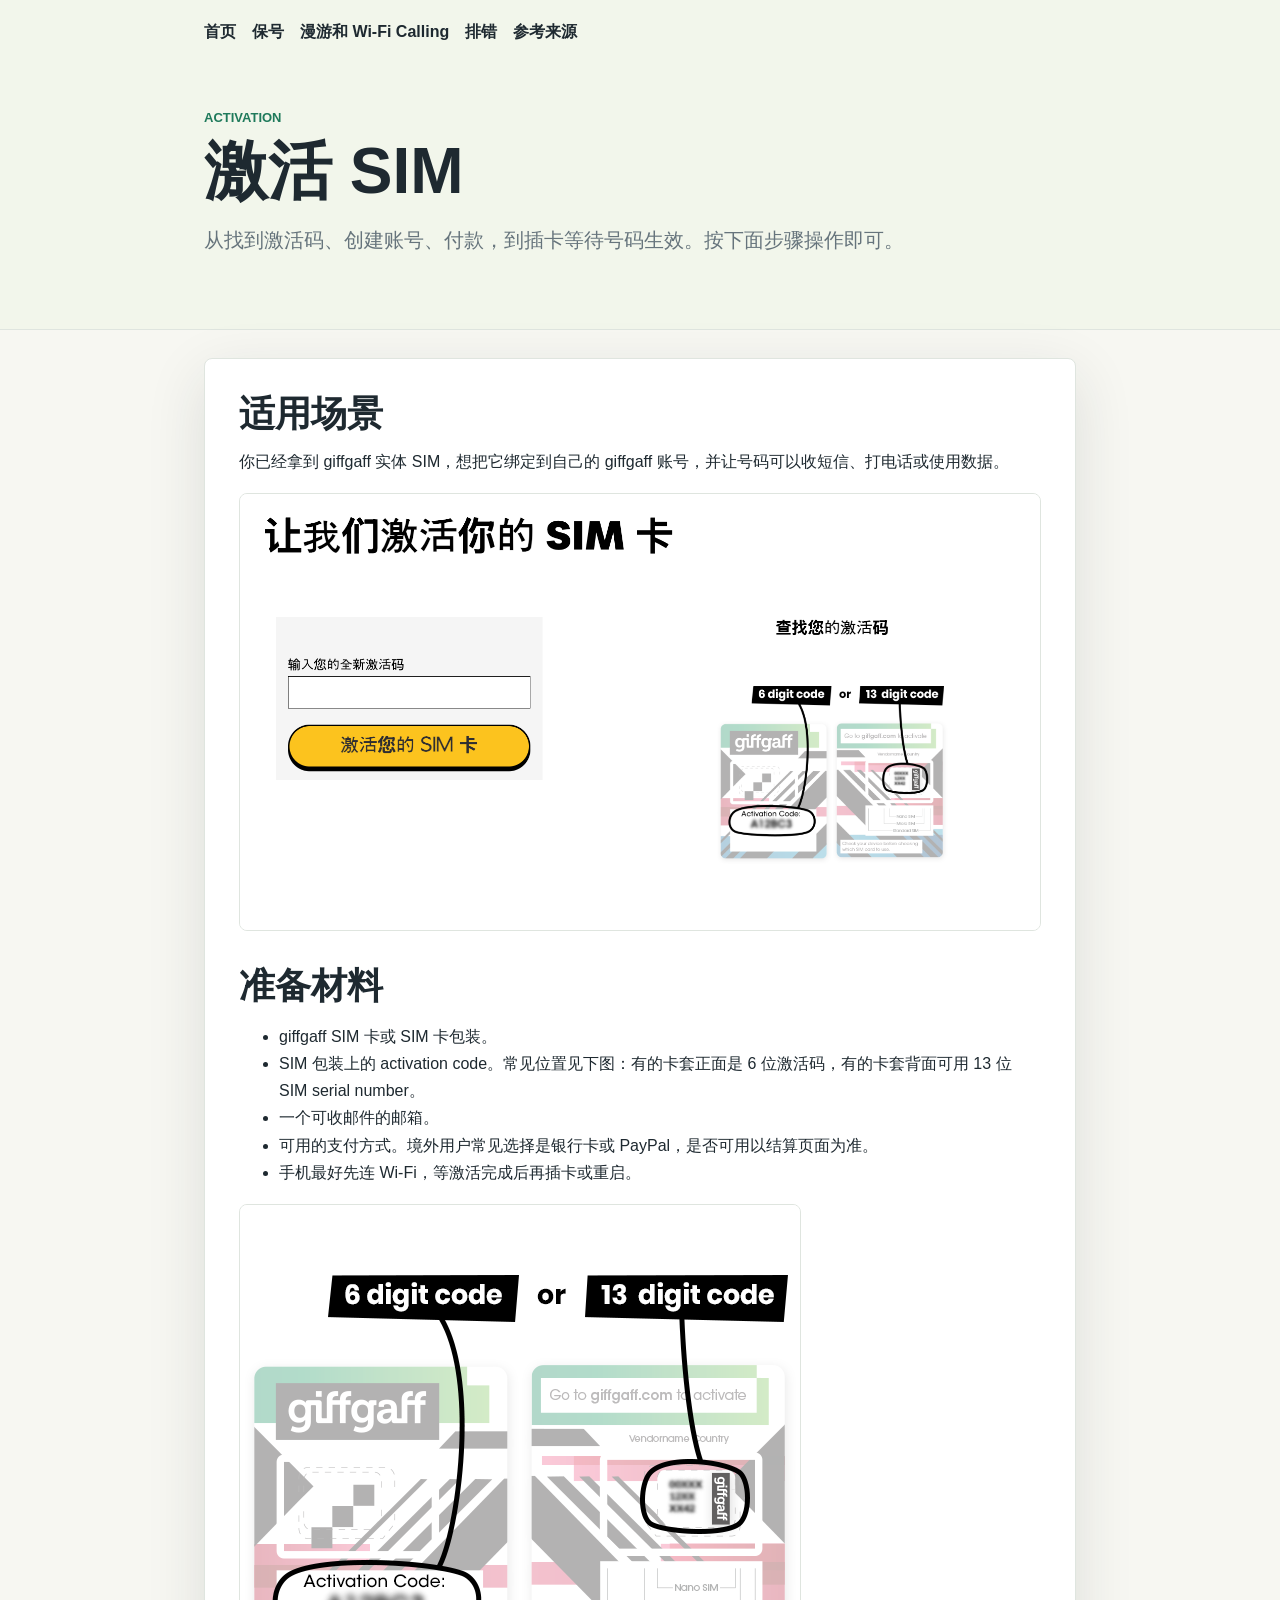
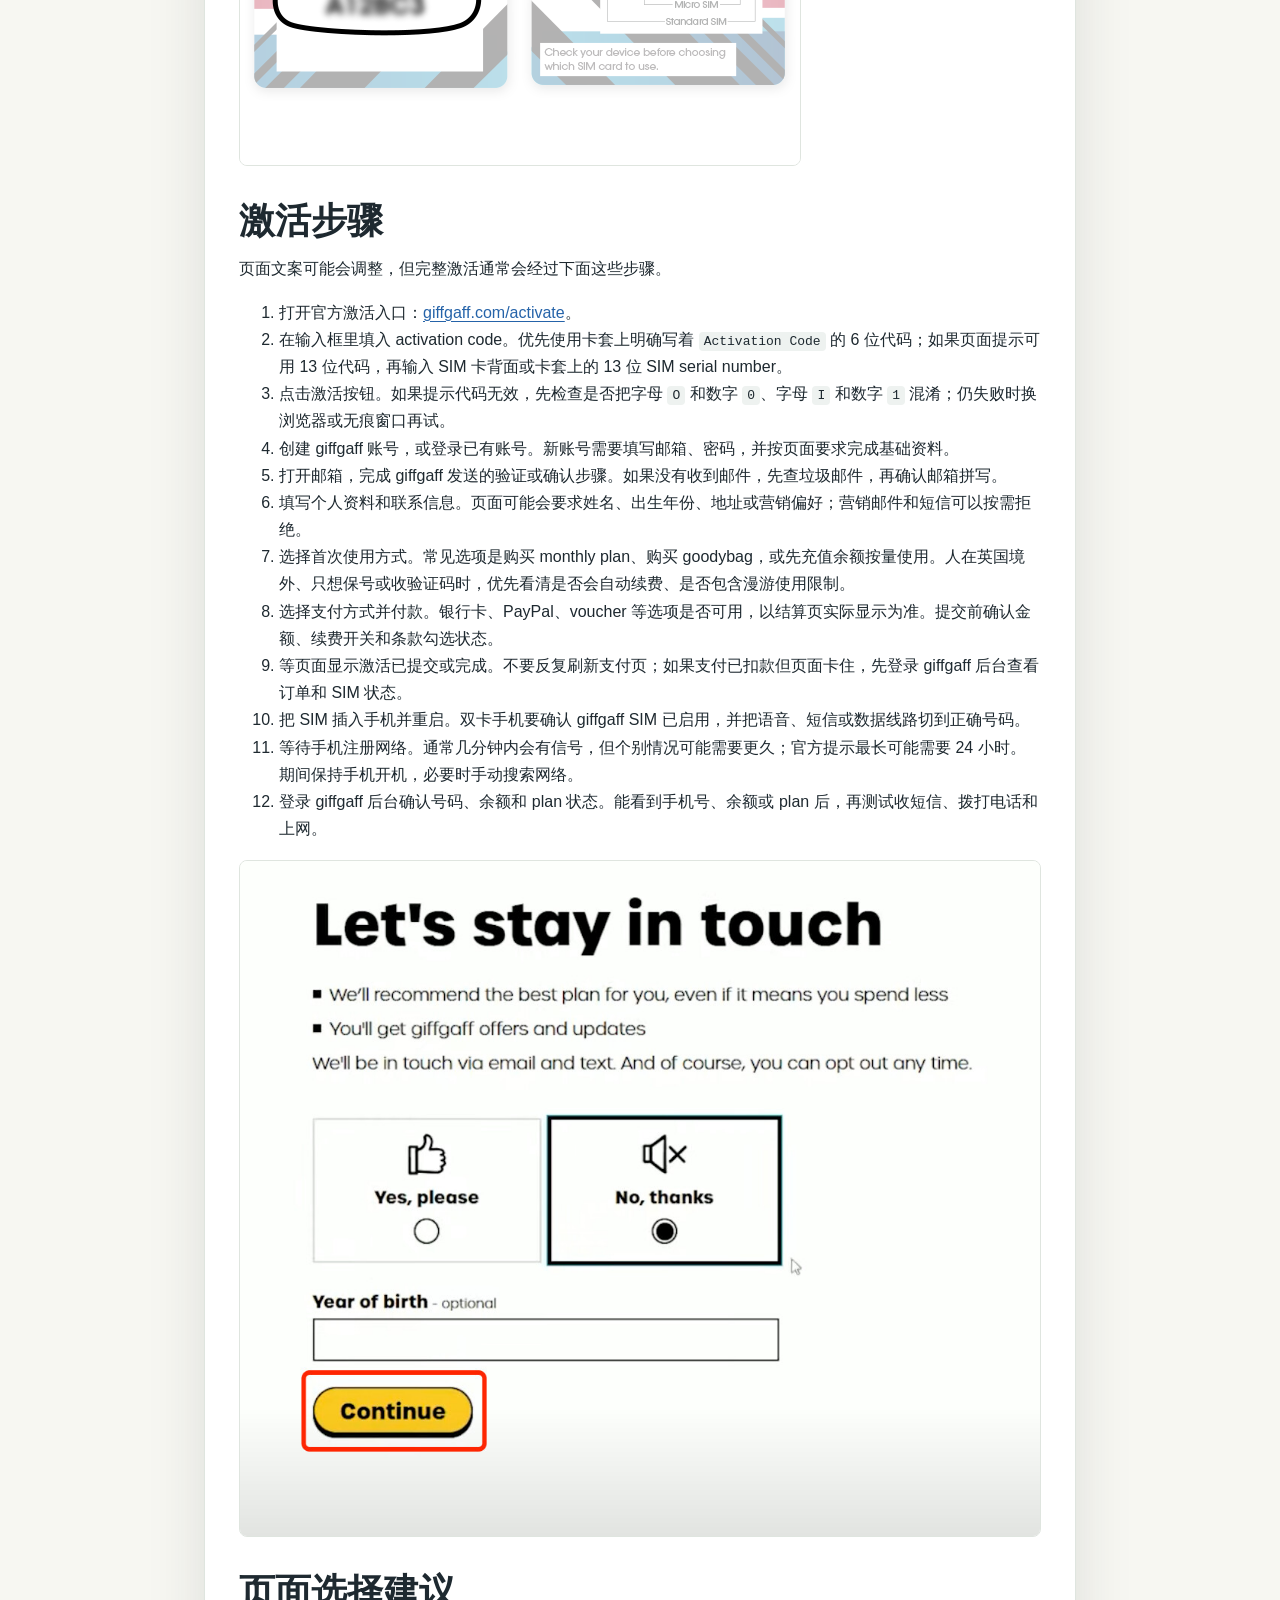
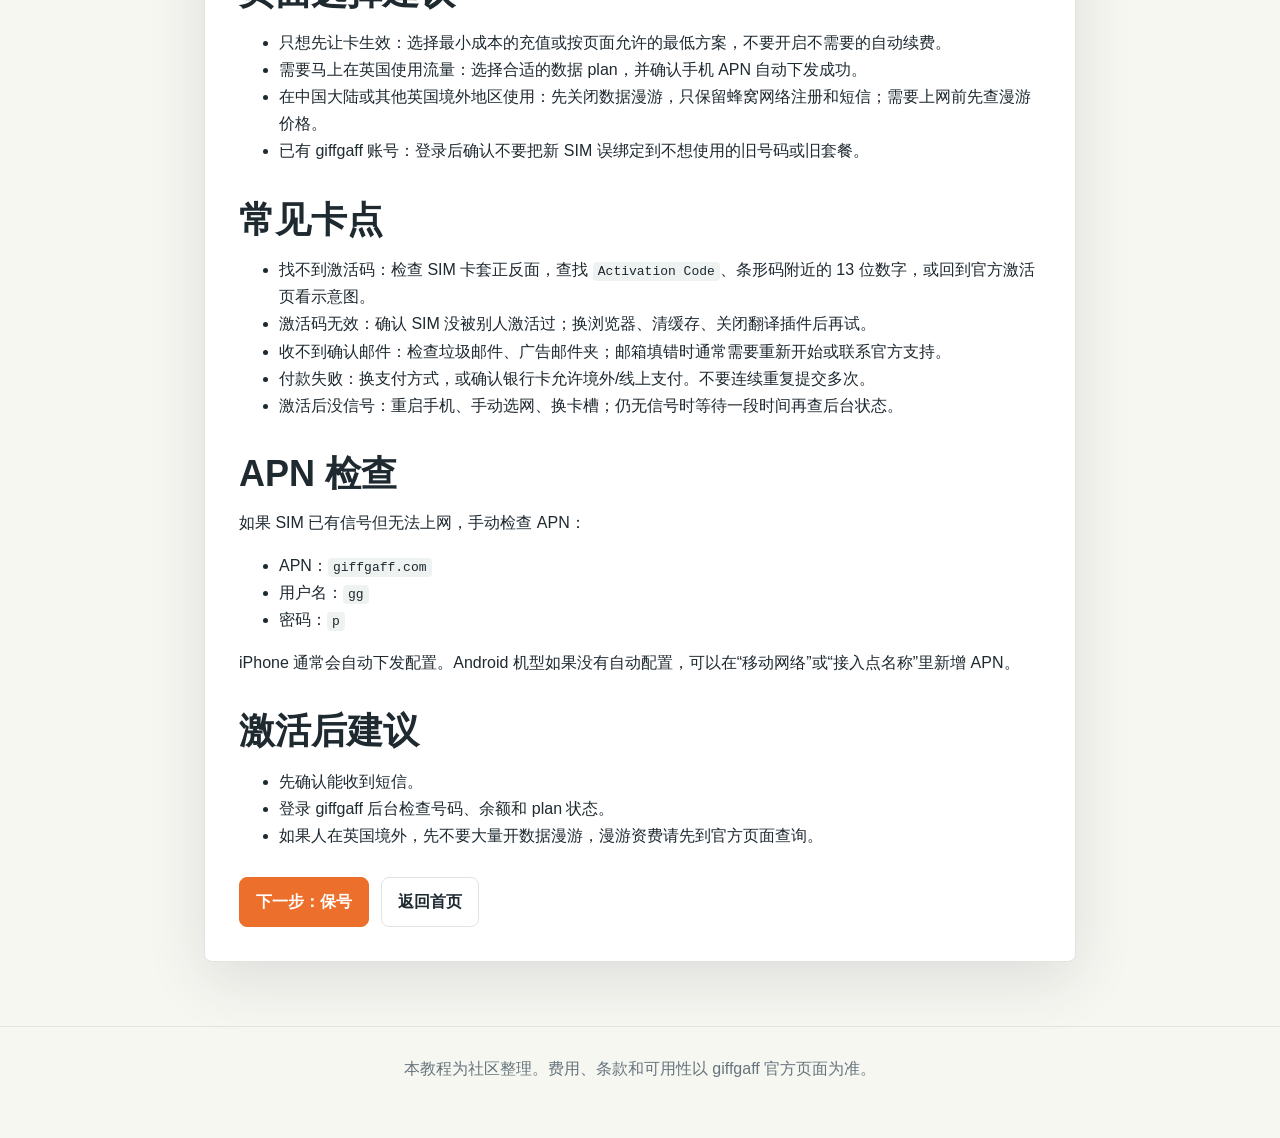
==== docs/activation.html @ 31ea3216 "Add HTML documentation pages" ====
<!doctype html>
<html lang="zh-CN">
  <head>
    <meta charset="utf-8" />
    <meta name="viewport" content="width=device-width, initial-scale=1" />
    <title>激活 SIM - giffgaff 中文使用教程</title>
    <link rel="stylesheet" href="../styles.css" />
  </head>
  <body>
    <header class="doc-header">
      <nav class="doc-nav" aria-label="文档导航">
        <a href="../index.html">首页</a>
        <a href="./keep-number.html">保号</a>
        <a href="./roaming-and-wifi-calling.html">漫游和 Wi-Fi Calling</a>
        <a href="./troubleshooting.html">排错</a>
        <a href="./references.html">参考来源</a>
      </nav>
      <div class="doc-title">
        <p class="eyebrow">Activation</p>
        <h1>激活 SIM</h1>
        <p class="lead">从找到激活码、创建账号、付款，到插卡等待号码生效。按下面步骤操作即可。</p>
      </div>
    </header>

    <main class="doc-main">
      <article>
        <h2>适用场景</h2>
        <p>你已经拿到 giffgaff 实体 SIM，想把它绑定到自己的 giffgaff 账号，并让号码可以收短信、打电话或使用数据。</p>
        <img src="../assets/images/activation-start.png" alt="giffgaff 激活页面截图" />

        <h2>准备材料</h2>
        <ul>
          <li>giffgaff SIM 卡或 SIM 卡包装。</li>
          <li>SIM 包装上的 activation code。常见位置见下图：有的卡套正面是 6 位激活码，有的卡套背面可用 13 位 SIM serial number。</li>
          <li>一个可收邮件的邮箱。</li>
          <li>可用的支付方式。境外用户常见选择是银行卡或 PayPal，是否可用以结算页面为准。</li>
          <li>手机最好先连 Wi-Fi，等激活完成后再插卡或重启。</li>
        </ul>
        <img src="../assets/images/activation-official-three-steps.png" alt="giffgaff 官方激活码位置示意图" />

        <h2>激活步骤</h2>
        <p>页面文案可能会调整，但完整激活通常会经过下面这些步骤。</p>
        <ol>
          <li>打开官方激活入口：<a href="https://www.giffgaff.com/activate">giffgaff.com/activate</a>。</li>
          <li>在输入框里填入 activation code。优先使用卡套上明确写着 <code>Activation Code</code> 的 6 位代码；如果页面提示可用 13 位代码，再输入 SIM 卡背面或卡套上的 13 位 SIM serial number。</li>
          <li>点击激活按钮。如果提示代码无效，先检查是否把字母 <code>O</code> 和数字 <code>0</code>、字母 <code>I</code> 和数字 <code>1</code> 混淆；仍失败时换浏览器或无痕窗口再试。</li>
          <li>创建 giffgaff 账号，或登录已有账号。新账号需要填写邮箱、密码，并按页面要求完成基础资料。</li>
          <li>打开邮箱，完成 giffgaff 发送的验证或确认步骤。如果没有收到邮件，先查垃圾邮件，再确认邮箱拼写。</li>
          <li>填写个人资料和联系信息。页面可能会要求姓名、出生年份、地址或营销偏好；营销邮件和短信可以按需拒绝。</li>
          <li>选择首次使用方式。常见选项是购买 monthly plan、购买 goodybag，或先充值余额按量使用。人在英国境外、只想保号或收验证码时，优先看清是否会自动续费、是否包含漫游使用限制。</li>
          <li>选择支付方式并付款。银行卡、PayPal、voucher 等选项是否可用，以结算页实际显示为准。提交前确认金额、续费开关和条款勾选状态。</li>
          <li>等页面显示激活已提交或完成。不要反复刷新支付页；如果支付已扣款但页面卡住，先登录 giffgaff 后台查看订单和 SIM 状态。</li>
          <li>把 SIM 插入手机并重启。双卡手机要确认 giffgaff SIM 已启用，并把语音、短信或数据线路切到正确号码。</li>
          <li>等待手机注册网络。通常几分钟内会有信号，但个别情况可能需要更久；官方提示最长可能需要 24 小时。期间保持手机开机，必要时手动搜索网络。</li>
          <li>登录 giffgaff 后台确认号码、余额和 plan 状态。能看到手机号、余额或 plan 后，再测试收短信、拨打电话和上网。</li>
        </ol>
        <img src="../assets/images/activation-email.jpeg" alt="激活邮件示例" />

        <h2>页面选择建议</h2>
        <ul>
          <li>只想先让卡生效：选择最小成本的充值或按页面允许的最低方案，不要开启不需要的自动续费。</li>
          <li>需要马上在英国使用流量：选择合适的数据 plan，并确认手机 APN 自动下发成功。</li>
          <li>在中国大陆或其他英国境外地区使用：先关闭数据漫游，只保留蜂窝网络注册和短信；需要上网前先查漫游价格。</li>
          <li>已有 giffgaff 账号：登录后确认不要把新 SIM 误绑定到不想使用的旧号码或旧套餐。</li>
        </ul>

        <h2>常见卡点</h2>
        <ul>
          <li>找不到激活码：检查 SIM 卡套正反面，查找 <code>Activation Code</code>、条形码附近的 13 位数字，或回到官方激活页看示意图。</li>
          <li>激活码无效：确认 SIM 没被别人激活过；换浏览器、清缓存、关闭翻译插件后再试。</li>
          <li>收不到确认邮件：检查垃圾邮件、广告邮件夹；邮箱填错时通常需要重新开始或联系官方支持。</li>
          <li>付款失败：换支付方式，或确认银行卡允许境外/线上支付。不要连续重复提交多次。</li>
          <li>激活后没信号：重启手机、手动选网、换卡槽；仍无信号时等待一段时间再查后台状态。</li>
        </ul>

        <h2>APN 检查</h2>
        <p>如果 SIM 已有信号但无法上网，手动检查 APN：</p>
        <ul>
          <li>APN：<code>giffgaff.com</code></li>
          <li>用户名：<code>gg</code></li>
          <li>密码：<code>p</code></li>
        </ul>
        <p>iPhone 通常会自动下发配置。Android 机型如果没有自动配置，可以在“移动网络”或“接入点名称”里新增 APN。</p>

        <h2>激活后建议</h2>
        <ul>
          <li>先确认能收到短信。</li>
          <li>登录 giffgaff 后台检查号码、余额和 plan 状态。</li>
          <li>如果人在英国境外，先不要大量开数据漫游，漫游资费请先到官方页面查询。</li>
        </ul>

        <div class="next-links">
          <a class="button primary" href="./keep-number.html">下一步：保号</a>
          <a class="button" href="../index.html">返回首页</a>
        </div>
      </article>
    </main>

    <footer>
      <p>本教程为社区整理。费用、条款和可用性以 giffgaff 官方页面为准。</p>
    </footer>
  </body>
</html>
---- styles.css ----
:root {
  color-scheme: light;
  --bg: #f7f7f2;
  --surface: #ffffff;
  --ink: #1e2930;
  --muted: #66747c;
  --line: #dfe5df;
  --brand: #ec6f2b;
  --brand-dark: #9f3d13;
  --green: #1f7a5b;
  --blue: #2563a9;
  --shadow: 0 18px 60px rgba(30, 41, 48, 0.12);
}

* {
  box-sizing: border-box;
}

body {
  margin: 0;
  background: var(--bg);
  color: var(--ink);
  font-family: -apple-system, BlinkMacSystemFont, "Segoe UI", "PingFang SC", "Microsoft YaHei", sans-serif;
  line-height: 1.7;
}

a {
  color: var(--blue);
  text-decoration-thickness: 0.08em;
  text-underline-offset: 0.18em;
}

.site-header {
  background: #f2f6eb;
  border-bottom: 1px solid var(--line);
}

.nav {
  max-width: 1120px;
  margin: 0 auto;
  padding: 18px 24px;
  display: flex;
  gap: 18px;
  flex-wrap: wrap;
}

.nav a {
  color: var(--ink);
  font-size: 15px;
  text-decoration: none;
}

.hero {
  max-width: 1120px;
  margin: 0 auto;
  padding: 70px 24px 84px;
}

.eyebrow,
.kicker {
  margin: 0 0 10px;
  color: var(--green);
  font-weight: 700;
  text-transform: uppercase;
  font-size: 13px;
}

h1,
h2,
h3,
p {
  margin-top: 0;
}

h1 {
  max-width: 780px;
  margin-bottom: 18px;
  font-size: clamp(42px, 8vw, 84px);
  line-height: 1.02;
  letter-spacing: 0;
}

.lead {
  max-width: 760px;
  color: var(--muted);
  font-size: 20px;
}

.actions {
  display: flex;
  gap: 12px;
  flex-wrap: wrap;
  margin-top: 28px;
}

.button {
  display: inline-flex;
  align-items: center;
  min-height: 44px;
  padding: 10px 16px;
  border: 1px solid var(--line);
  border-radius: 8px;
  color: var(--ink);
  background: var(--surface);
  text-decoration: none;
  font-weight: 700;
}

.button.primary {
  border-color: var(--brand);
  background: var(--brand);
  color: #ffffff;
}

main {
  max-width: 1120px;
  margin: 0 auto;
  padding: 28px 24px 64px;
}

.section {
  display: grid;
  grid-template-columns: minmax(0, 1fr) minmax(280px, 440px);
  gap: 36px;
  align-items: center;
  padding: 54px 0;
  border-bottom: 1px solid var(--line);
}

.section.alt {
  grid-template-columns: minmax(280px, 440px) minmax(0, 1fr);
}

.section.alt .section-copy {
  order: 2;
}

h2 {
  margin-bottom: 14px;
  font-size: clamp(28px, 4vw, 44px);
  line-height: 1.15;
  letter-spacing: 0;
}

figure,
.note,
.links-panel {
  margin: 0;
  background: var(--surface);
  border: 1px solid var(--line);
  border-radius: 8px;
  box-shadow: var(--shadow);
}

figure {
  overflow: hidden;
}

figure img {
  display: block;
  width: 100%;
  height: auto;
}

figure.phone {
  max-width: 340px;
  justify-self: center;
}

figcaption {
  padding: 12px 14px;
  color: var(--muted);
  font-size: 14px;
}

.note,
.links-panel {
  padding: 24px;
}

.note strong {
  display: block;
  margin-bottom: 8px;
  color: var(--brand-dark);
  font-size: 18px;
}

.links-panel {
  display: grid;
  gap: 10px;
}

.links-panel h3 {
  margin-bottom: 4px;
}

.checklist {
  padding-left: 20px;
}

.doc-header {
  background: #f2f6eb;
  border-bottom: 1px solid var(--line);
}

.doc-nav {
  max-width: 920px;
  margin: 0 auto;
  padding: 18px 24px;
  display: flex;
  gap: 16px;
  flex-wrap: wrap;
}

.doc-nav a {
  color: var(--ink);
  text-decoration: none;
  font-weight: 700;
}

.doc-title {
  max-width: 920px;
  margin: 0 auto;
  padding: 44px 24px 52px;
}

.doc-title h1 {
  max-width: 760px;
  font-size: clamp(36px, 6vw, 64px);
}

.doc-main {
  max-width: 920px;
}

.doc-main article {
  background: var(--surface);
  border: 1px solid var(--line);
  border-radius: 8px;
  box-shadow: var(--shadow);
  padding: 34px;
}

.doc-main h2 {
  margin-top: 34px;
  font-size: clamp(24px, 4vw, 36px);
}

.doc-main h2:first-child {
  margin-top: 0;
}

.doc-main img {
  display: block;
  max-width: 100%;
  height: auto;
  margin: 18px 0;
  border: 1px solid var(--line);
  border-radius: 8px;
}

.doc-main table {
  width: 100%;
  border-collapse: collapse;
  margin: 18px 0;
  font-size: 15px;
}

.doc-main th,
.doc-main td {
  padding: 10px 12px;
  border: 1px solid var(--line);
  text-align: left;
  vertical-align: top;
}

.doc-main th {
  background: #f2f6eb;
}

.doc-main code {
  padding: 2px 5px;
  border-radius: 4px;
  background: #eef2f0;
}

.next-links {
  display: flex;
  gap: 12px;
  flex-wrap: wrap;
  margin-top: 28px;
}

footer {
  padding: 28px 24px 40px;
  color: var(--muted);
  text-align: center;
  border-top: 1px solid var(--line);
}

@media (max-width: 820px) {
  .hero {
    padding-top: 42px;
    padding-bottom: 52px;
  }

  .section,
  .section.alt {
    grid-template-columns: 1fr;
    gap: 24px;
    padding: 42px 0;
  }

  .section.alt .section-copy {
    order: 0;
  }

  figure.phone {
    max-width: 100%;
  }

  .doc-main article {
    padding: 24px 18px;
  }
}
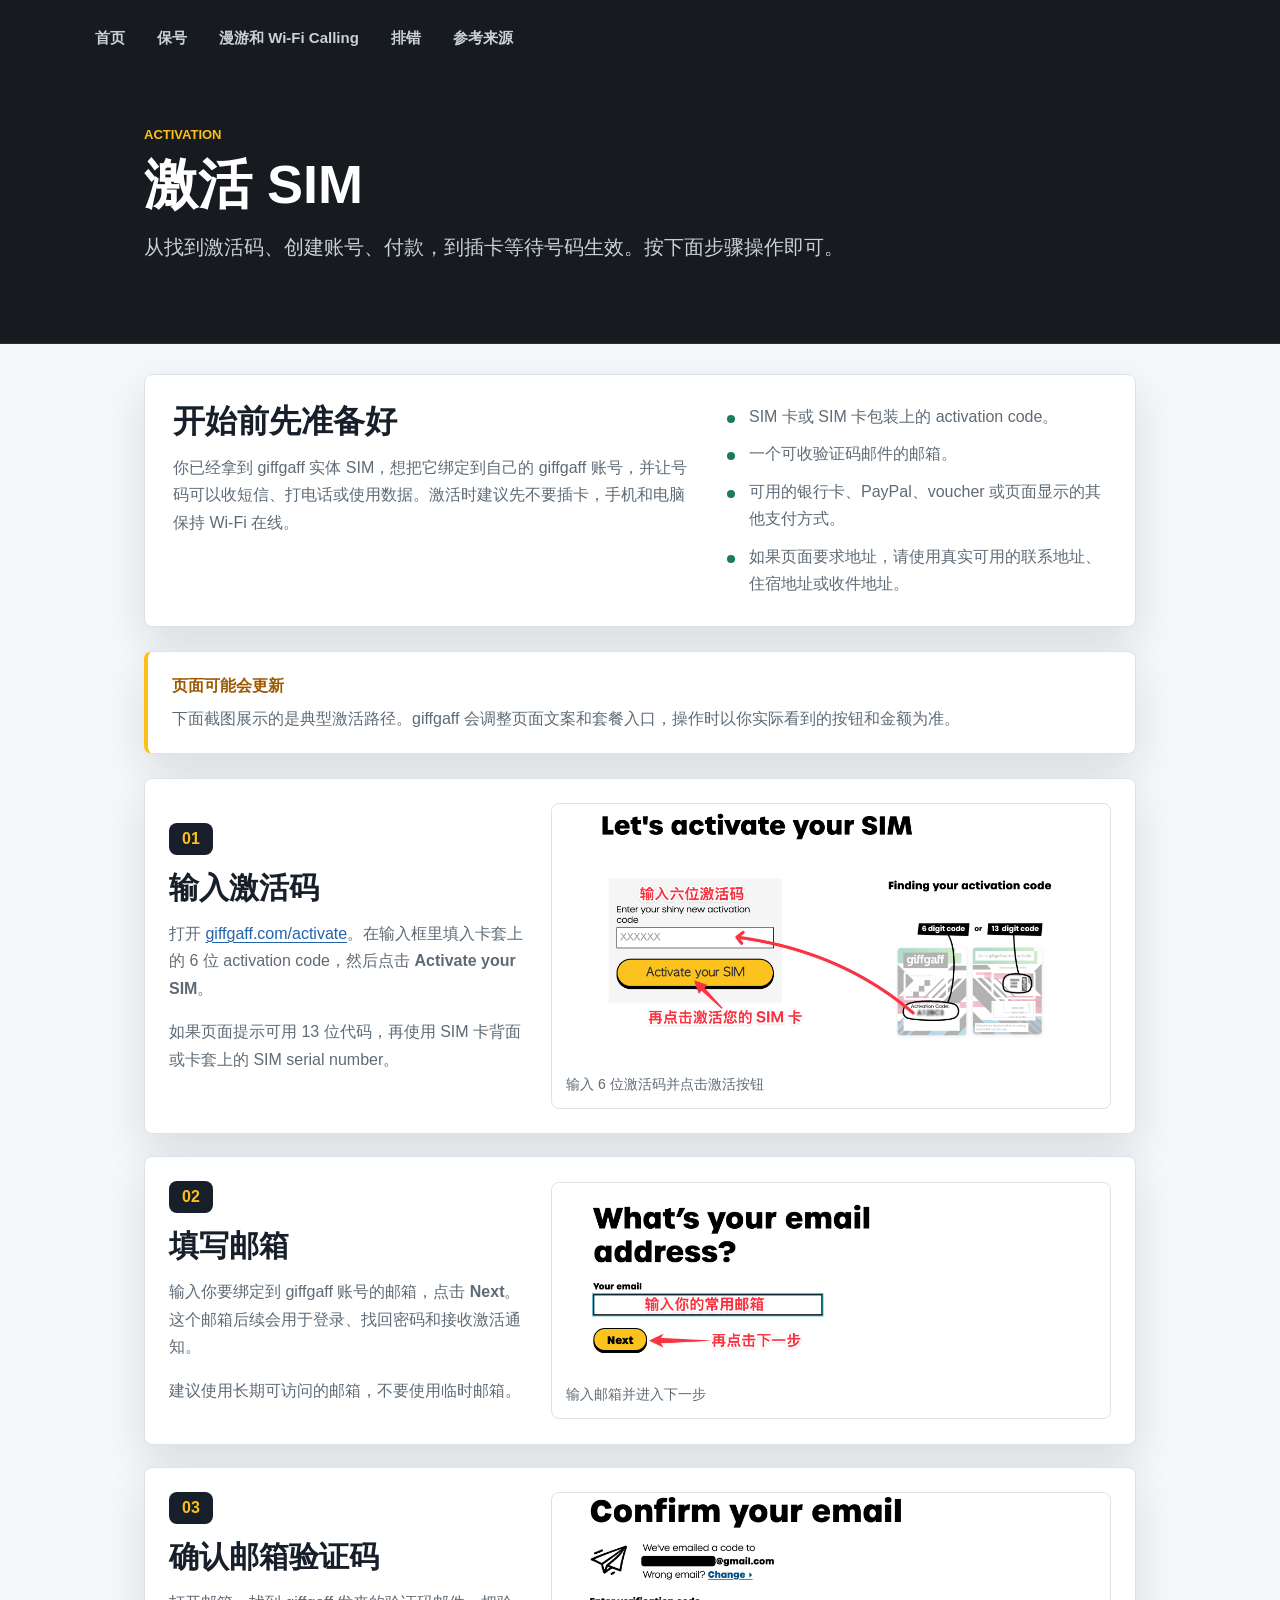
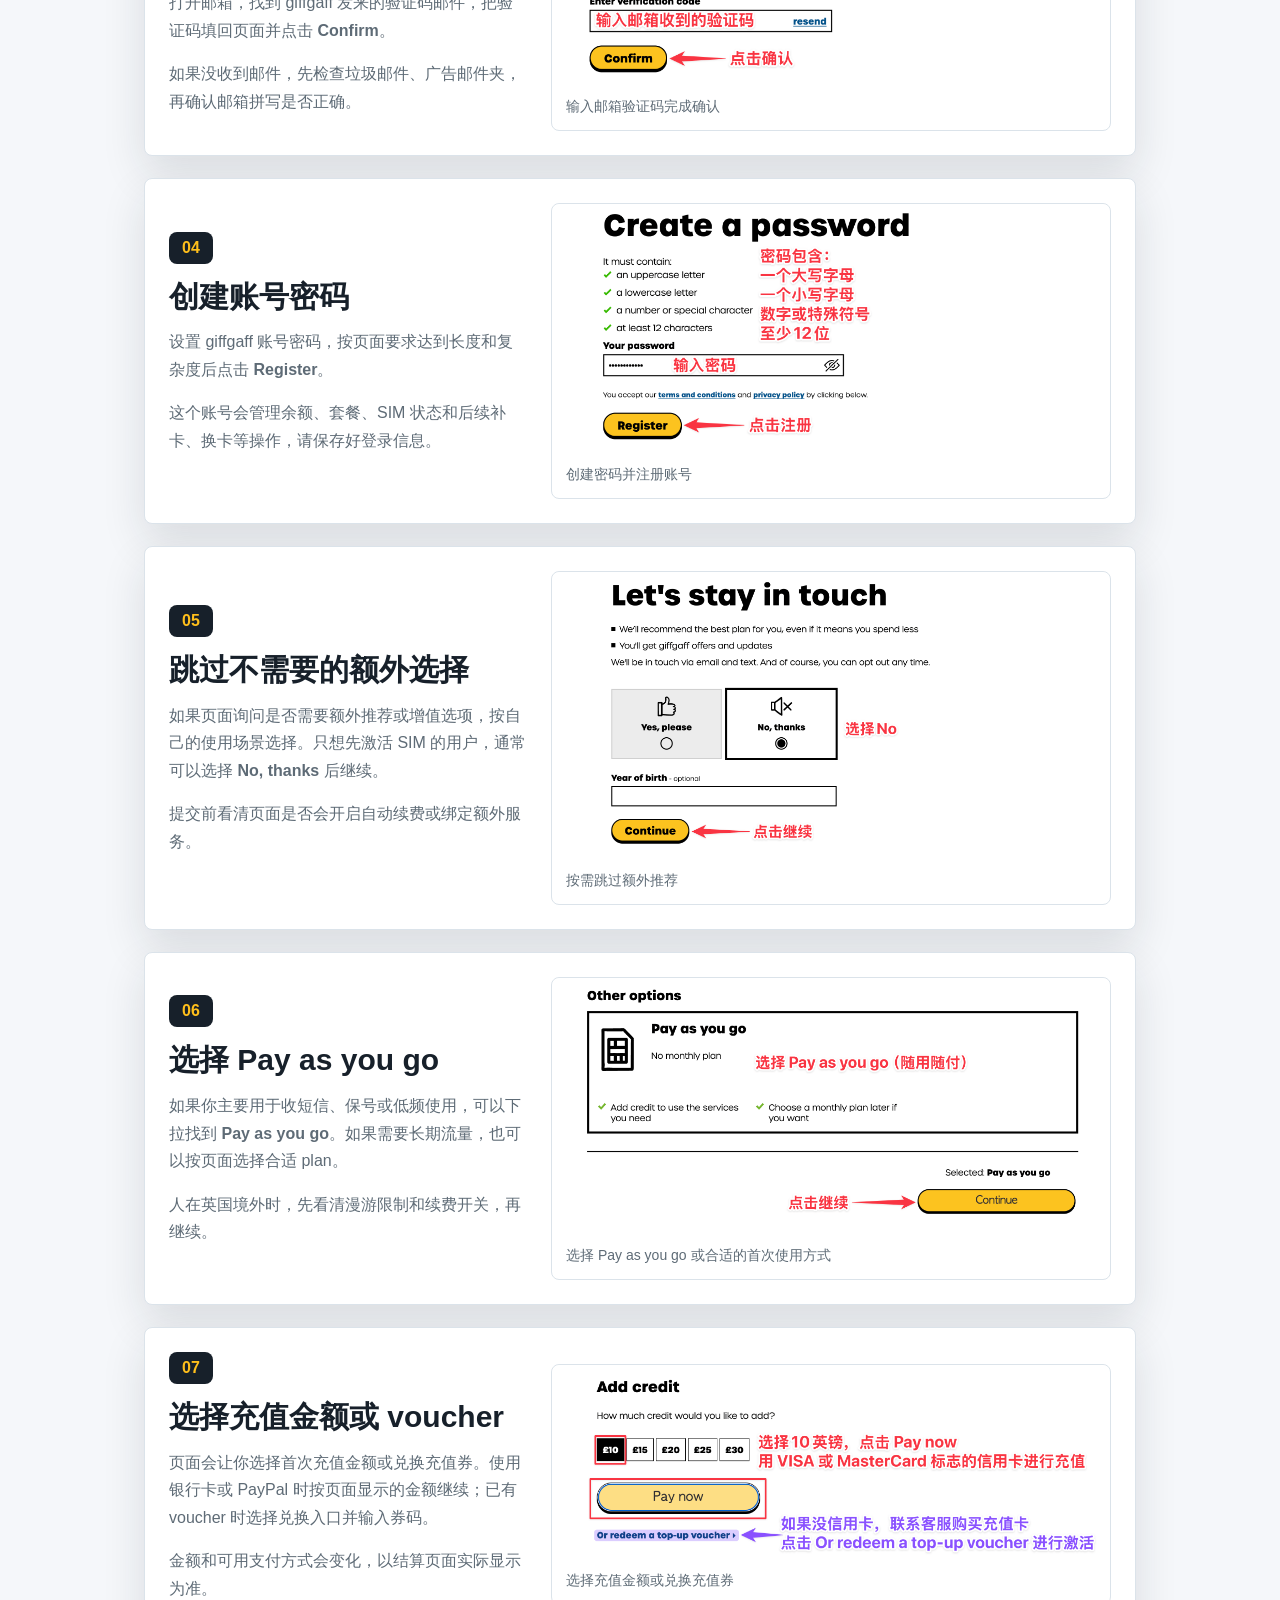
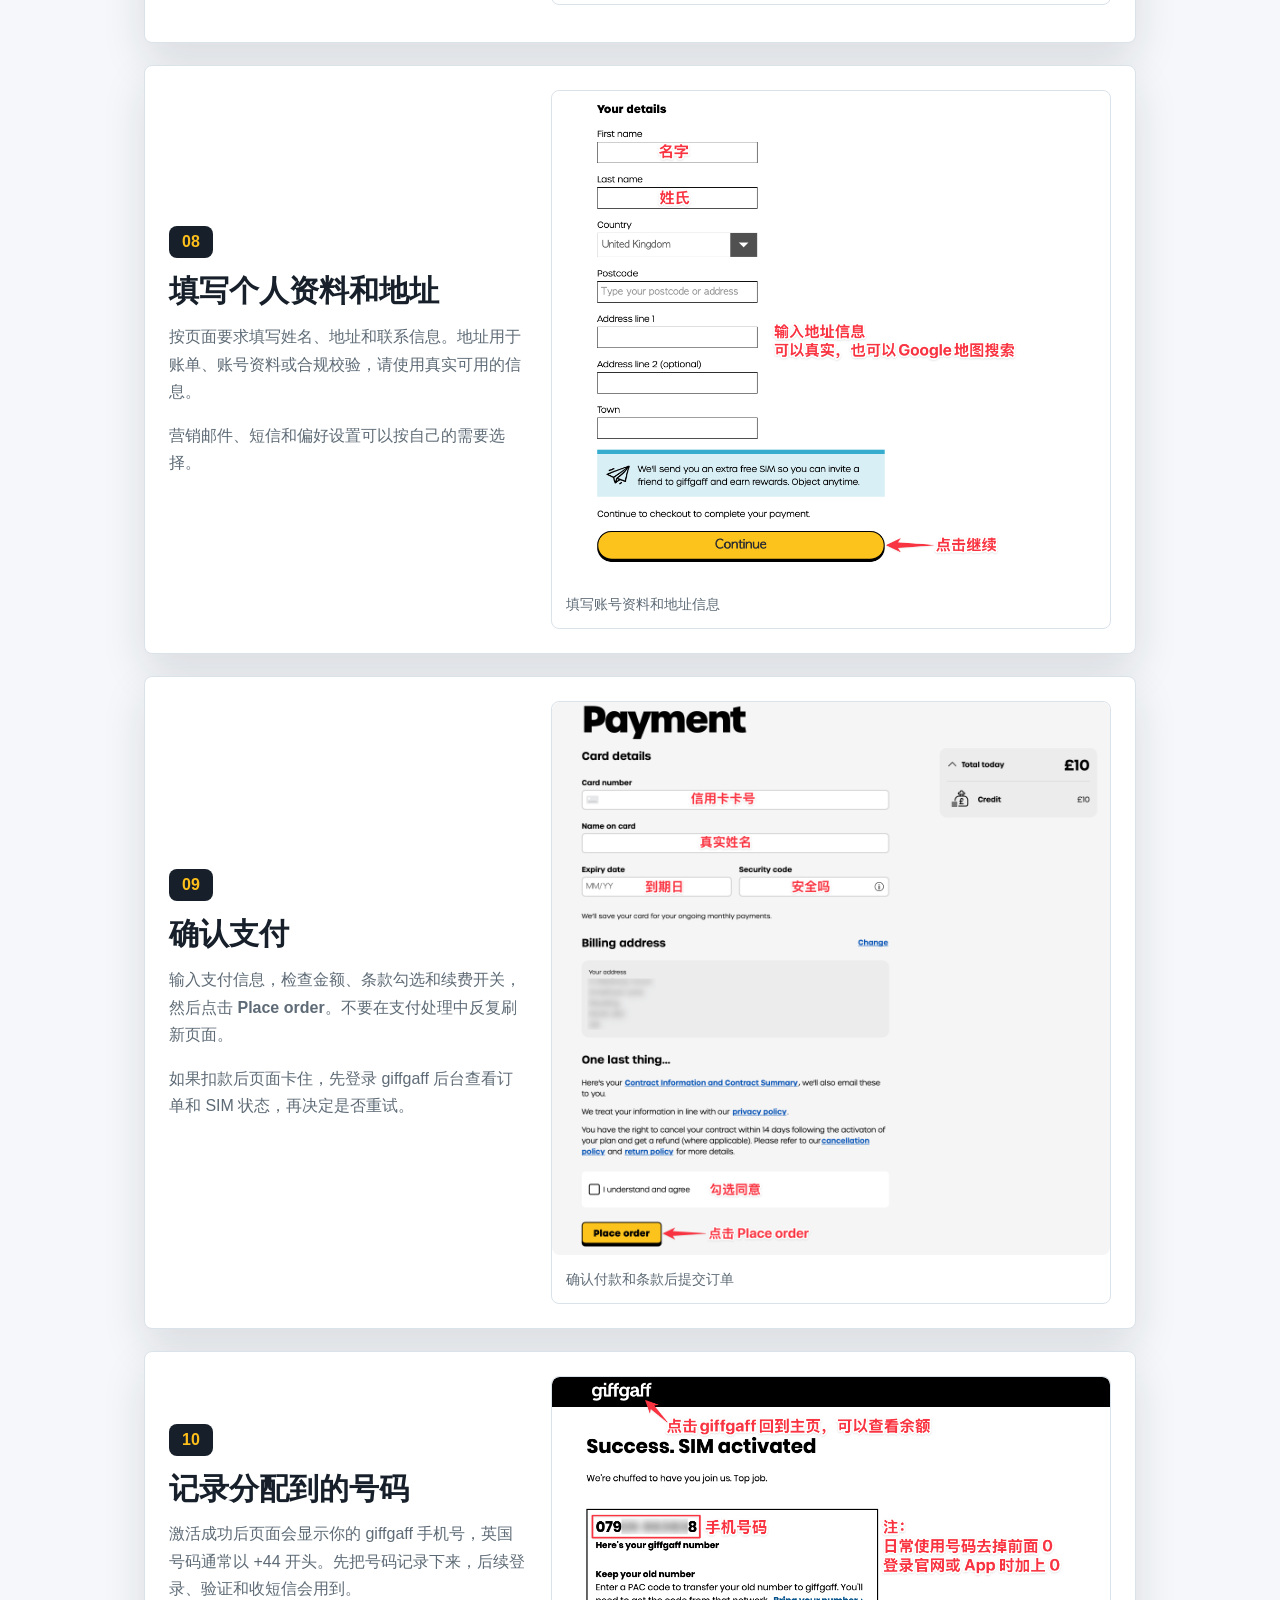
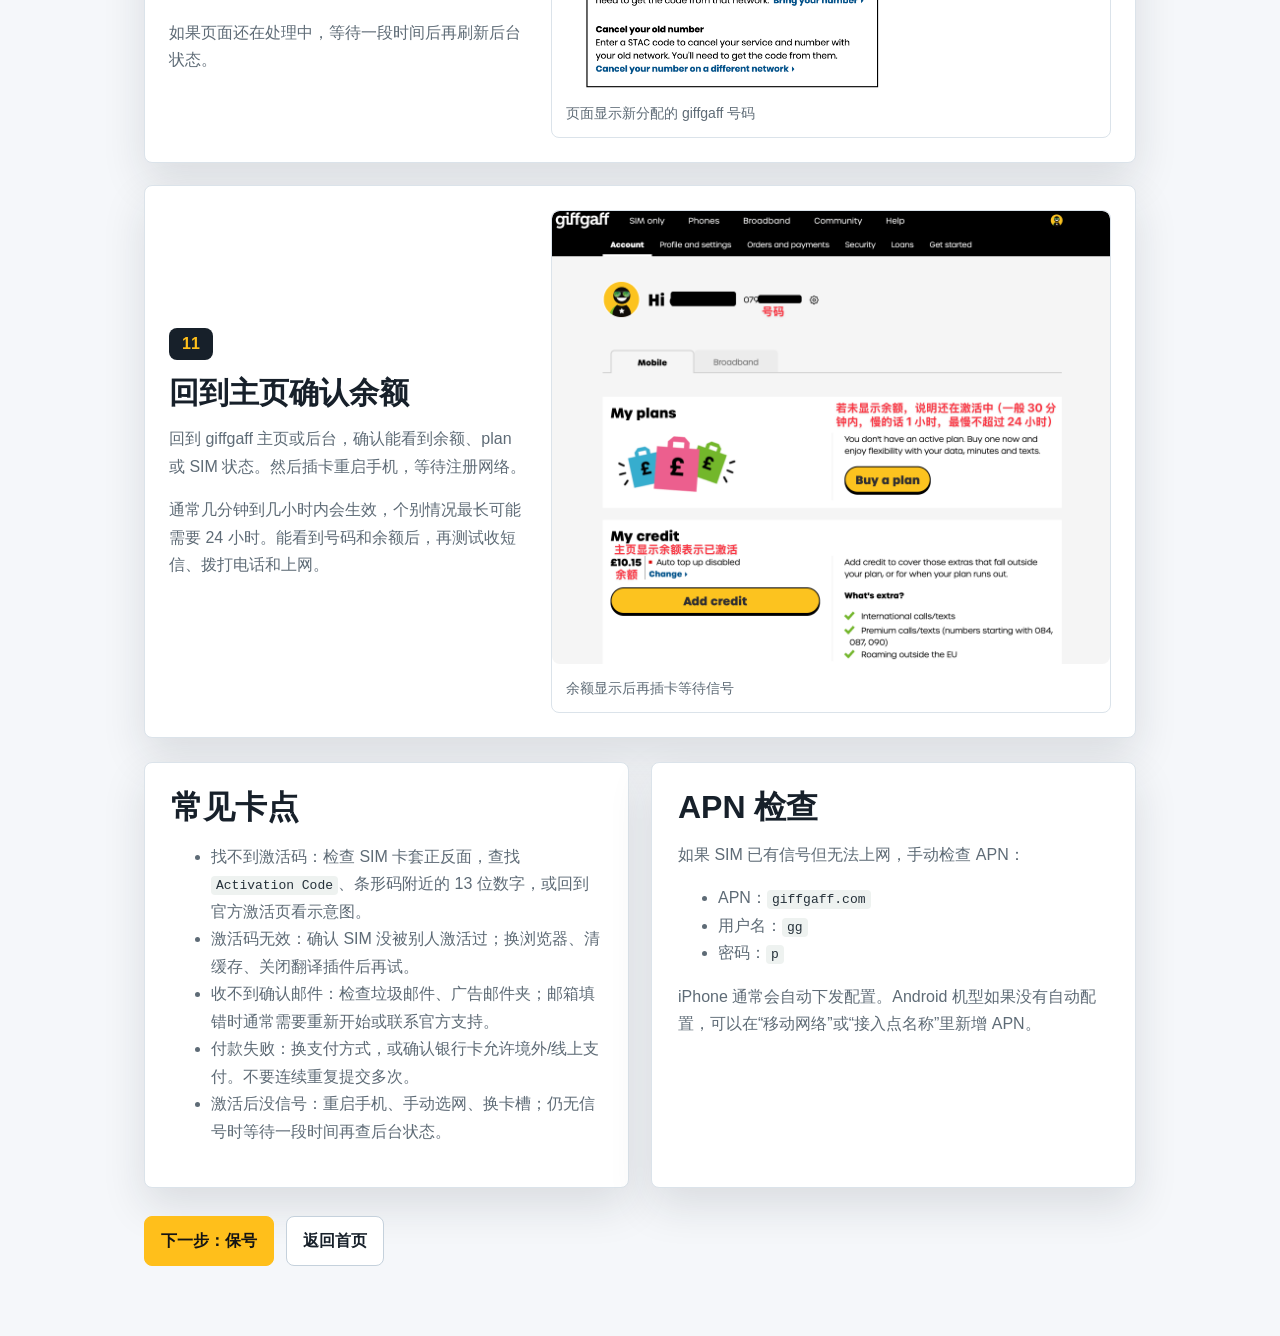
==== commit 7964a4ad: "Improve activation guide layout" ====
--- a/docs/activation.html
+++ b/docs/activation.html
@@ -4,6 +4,7 @@
     <meta charset="utf-8" />
     <meta name="viewport" content="width=device-width, initial-scale=1" />
     <title>激活 SIM - giffgaff 中文使用教程</title>
+    <link rel="icon" href="../assets/site-icon.svg" type="image/svg+xml" />
     <link rel="stylesheet" href="../styles.css" />
   </head>
   <body>
@@ -23,71 +24,192 @@
     </header>
 
     <main class="doc-main">
-      <article>
-        <h2>适用场景</h2>
-        <p>你已经拿到 giffgaff 实体 SIM，想把它绑定到自己的 giffgaff 账号，并让号码可以收短信、打电话或使用数据。</p>
-        <img src="../assets/images/activation-start.png" alt="giffgaff 激活页面截图" />
-
-        <h2>准备材料</h2>
-        <ul>
-          <li>giffgaff SIM 卡或 SIM 卡包装。</li>
-          <li>SIM 包装上的 activation code。常见位置见下图：有的卡套正面是 6 位激活码，有的卡套背面可用 13 位 SIM serial number。</li>
-          <li>一个可收邮件的邮箱。</li>
-          <li>可用的支付方式。境外用户常见选择是银行卡或 PayPal，是否可用以结算页面为准。</li>
-          <li>手机最好先连 Wi-Fi，等激活完成后再插卡或重启。</li>
-        </ul>
-        <img src="../assets/images/activation-official-three-steps.png" alt="giffgaff 官方激活码位置示意图" />
-
-        <h2>激活步骤</h2>
-        <p>页面文案可能会调整，但完整激活通常会经过下面这些步骤。</p>
-        <ol>
-          <li>打开官方激活入口：<a href="https://www.giffgaff.com/activate">giffgaff.com/activate</a>。</li>
-          <li>在输入框里填入 activation code。优先使用卡套上明确写着 <code>Activation Code</code> 的 6 位代码；如果页面提示可用 13 位代码，再输入 SIM 卡背面或卡套上的 13 位 SIM serial number。</li>
-          <li>点击激活按钮。如果提示代码无效，先检查是否把字母 <code>O</code> 和数字 <code>0</code>、字母 <code>I</code> 和数字 <code>1</code> 混淆；仍失败时换浏览器或无痕窗口再试。</li>
-          <li>创建 giffgaff 账号，或登录已有账号。新账号需要填写邮箱、密码，并按页面要求完成基础资料。</li>
-          <li>打开邮箱，完成 giffgaff 发送的验证或确认步骤。如果没有收到邮件，先查垃圾邮件，再确认邮箱拼写。</li>
-          <li>填写个人资料和联系信息。页面可能会要求姓名、出生年份、地址或营销偏好；营销邮件和短信可以按需拒绝。</li>
-          <li>选择首次使用方式。常见选项是购买 monthly plan、购买 goodybag，或先充值余额按量使用。人在英国境外、只想保号或收验证码时，优先看清是否会自动续费、是否包含漫游使用限制。</li>
-          <li>选择支付方式并付款。银行卡、PayPal、voucher 等选项是否可用，以结算页实际显示为准。提交前确认金额、续费开关和条款勾选状态。</li>
-          <li>等页面显示激活已提交或完成。不要反复刷新支付页；如果支付已扣款但页面卡住，先登录 giffgaff 后台查看订单和 SIM 状态。</li>
-          <li>把 SIM 插入手机并重启。双卡手机要确认 giffgaff SIM 已启用，并把语音、短信或数据线路切到正确号码。</li>
-          <li>等待手机注册网络。通常几分钟内会有信号，但个别情况可能需要更久；官方提示最长可能需要 24 小时。期间保持手机开机，必要时手动搜索网络。</li>
-          <li>登录 giffgaff 后台确认号码、余额和 plan 状态。能看到手机号、余额或 plan 后，再测试收短信、拨打电话和上网。</li>
-        </ol>
-        <img src="../assets/images/activation-email.jpeg" alt="激活邮件示例" />
-
-        <h2>页面选择建议</h2>
-        <ul>
-          <li>只想先让卡生效：选择最小成本的充值或按页面允许的最低方案，不要开启不需要的自动续费。</li>
-          <li>需要马上在英国使用流量：选择合适的数据 plan，并确认手机 APN 自动下发成功。</li>
-          <li>在中国大陆或其他英国境外地区使用：先关闭数据漫游，只保留蜂窝网络注册和短信；需要上网前先查漫游价格。</li>
-          <li>已有 giffgaff 账号：登录后确认不要把新 SIM 误绑定到不想使用的旧号码或旧套餐。</li>
-        </ul>
-
-        <h2>常见卡点</h2>
-        <ul>
-          <li>找不到激活码：检查 SIM 卡套正反面，查找 <code>Activation Code</code>、条形码附近的 13 位数字，或回到官方激活页看示意图。</li>
-          <li>激活码无效：确认 SIM 没被别人激活过；换浏览器、清缓存、关闭翻译插件后再试。</li>
-          <li>收不到确认邮件：检查垃圾邮件、广告邮件夹；邮箱填错时通常需要重新开始或联系官方支持。</li>
-          <li>付款失败：换支付方式，或确认银行卡允许境外/线上支付。不要连续重复提交多次。</li>
-          <li>激活后没信号：重启手机、手动选网、换卡槽；仍无信号时等待一段时间再查后台状态。</li>
-        </ul>
-
-        <h2>APN 检查</h2>
-        <p>如果 SIM 已有信号但无法上网，手动检查 APN：</p>
-        <ul>
-          <li>APN：<code>giffgaff.com</code></li>
-          <li>用户名：<code>gg</code></li>
-          <li>密码：<code>p</code></li>
-        </ul>
-        <p>iPhone 通常会自动下发配置。Android 机型如果没有自动配置，可以在“移动网络”或“接入点名称”里新增 APN。</p>
-
-        <h2>激活后建议</h2>
-        <ul>
-          <li>先确认能收到短信。</li>
-          <li>登录 giffgaff 后台检查号码、余额和 plan 状态。</li>
-          <li>如果人在英国境外，先不要大量开数据漫游，漫游资费请先到官方页面查询。</li>
-        </ul>
+      <article class="activation-guide">
+        <section class="doc-intro">
+          <div>
+            <h2>开始前先准备好</h2>
+            <p>你已经拿到 giffgaff 实体 SIM，想把它绑定到自己的 giffgaff 账号，并让号码可以收短信、打电话或使用数据。激活时建议先不要插卡，手机和电脑保持 Wi-Fi 在线。</p>
+          </div>
+          <ul class="prep-list">
+            <li>SIM 卡或 SIM 卡包装上的 activation code。</li>
+            <li>一个可收验证码邮件的邮箱。</li>
+            <li>可用的银行卡、PayPal、voucher 或页面显示的其他支付方式。</li>
+            <li>如果页面要求地址，请使用真实可用的联系地址、住宿地址或收件地址。</li>
+          </ul>
+        </section>
+
+        <section class="notice-band">
+          <strong>页面可能会更新</strong>
+          <p>下面截图展示的是典型激活路径。giffgaff 会调整页面文案和套餐入口，操作时以你实际看到的按钮和金额为准。</p>
+        </section>
+
+        <section class="activation-steps" aria-label="giffgaff 激活步骤">
+          <section class="step-card" id="step-1">
+            <div class="step-copy">
+              <span class="step-number">01</span>
+              <h2>输入激活码</h2>
+              <p>打开 <a href="https://www.giffgaff.com/activate">giffgaff.com/activate</a>。在输入框里填入卡套上的 6 位 activation code，然后点击 <strong>Activate your SIM</strong>。</p>
+              <p>如果页面提示可用 13 位代码，再使用 SIM 卡背面或卡套上的 SIM serial number。</p>
+            </div>
+            <figure class="step-shot">
+              <img src="../assets/images/activation-step-01.png" alt="giffgaff 激活码输入页面和激活码位置截图" />
+              <figcaption>输入 6 位激活码并点击激活按钮</figcaption>
+            </figure>
+          </section>
+
+          <section class="step-card" id="step-2">
+            <div class="step-copy">
+              <span class="step-number">02</span>
+              <h2>填写邮箱</h2>
+              <p>输入你要绑定到 giffgaff 账号的邮箱，点击 <strong>Next</strong>。这个邮箱后续会用于登录、找回密码和接收激活通知。</p>
+              <p>建议使用长期可访问的邮箱，不要使用临时邮箱。</p>
+            </div>
+            <figure class="step-shot">
+              <img src="../assets/images/activation-step-02.png" alt="giffgaff 输入邮箱页面截图" />
+              <figcaption>输入邮箱并进入下一步</figcaption>
+            </figure>
+          </section>
+
+          <section class="step-card" id="step-3">
+            <div class="step-copy">
+              <span class="step-number">03</span>
+              <h2>确认邮箱验证码</h2>
+              <p>打开邮箱，找到 giffgaff 发来的验证码邮件，把验证码填回页面并点击 <strong>Confirm</strong>。</p>
+              <p>如果没收到邮件，先检查垃圾邮件、广告邮件夹，再确认邮箱拼写是否正确。</p>
+            </div>
+            <figure class="step-shot">
+              <img src="../assets/images/activation-step-03.png" alt="giffgaff 邮箱验证码确认页面截图" />
+              <figcaption>输入邮箱验证码完成确认</figcaption>
+            </figure>
+          </section>
+
+          <section class="step-card" id="step-4">
+            <div class="step-copy">
+              <span class="step-number">04</span>
+              <h2>创建账号密码</h2>
+              <p>设置 giffgaff 账号密码，按页面要求达到长度和复杂度后点击 <strong>Register</strong>。</p>
+              <p>这个账号会管理余额、套餐、SIM 状态和后续补卡、换卡等操作，请保存好登录信息。</p>
+            </div>
+            <figure class="step-shot">
+              <img src="../assets/images/activation-step-04.png" alt="giffgaff 创建密码注册页面截图" />
+              <figcaption>创建密码并注册账号</figcaption>
+            </figure>
+          </section>
+
+          <section class="step-card" id="step-5">
+            <div class="step-copy">
+              <span class="step-number">05</span>
+              <h2>跳过不需要的额外选择</h2>
+              <p>如果页面询问是否需要额外推荐或增值选项，按自己的使用场景选择。只想先激活 SIM 的用户，通常可以选择 <strong>No, thanks</strong> 后继续。</p>
+              <p>提交前看清页面是否会开启自动续费或绑定额外服务。</p>
+            </div>
+            <figure class="step-shot">
+              <img src="../assets/images/activation-step-05.png" alt="giffgaff 额外选项选择页面截图" />
+              <figcaption>按需跳过额外推荐</figcaption>
+            </figure>
+          </section>
+
+          <section class="step-card" id="step-6">
+            <div class="step-copy">
+              <span class="step-number">06</span>
+              <h2>选择 Pay as you go</h2>
+              <p>如果你主要用于收短信、保号或低频使用，可以下拉找到 <strong>Pay as you go</strong>。如果需要长期流量，也可以按页面选择合适 plan。</p>
+              <p>人在英国境外时，先看清漫游限制和续费开关，再继续。</p>
+            </div>
+            <figure class="step-shot">
+              <img src="../assets/images/activation-step-06.png" alt="giffgaff Pay as you go 选择页面截图" />
+              <figcaption>选择 Pay as you go 或合适的首次使用方式</figcaption>
+            </figure>
+          </section>
+
+          <section class="step-card" id="step-7">
+            <div class="step-copy">
+              <span class="step-number">07</span>
+              <h2>选择充值金额或 voucher</h2>
+              <p>页面会让你选择首次充值金额或兑换充值券。使用银行卡或 PayPal 时按页面显示的金额继续；已有 voucher 时选择兑换入口并输入券码。</p>
+              <p>金额和可用支付方式会变化，以结算页面实际显示为准。</p>
+            </div>
+            <figure class="step-shot">
+              <img src="../assets/images/activation-step-07.png" alt="giffgaff 充值金额和 voucher 入口页面截图" />
+              <figcaption>选择充值金额或兑换充值券</figcaption>
+            </figure>
+          </section>
+
+          <section class="step-card" id="step-8">
+            <div class="step-copy">
+              <span class="step-number">08</span>
+              <h2>填写个人资料和地址</h2>
+              <p>按页面要求填写姓名、地址和联系信息。地址用于账单、账号资料或合规校验，请使用真实可用的信息。</p>
+              <p>营销邮件、短信和偏好设置可以按自己的需要选择。</p>
+            </div>
+            <figure class="step-shot">
+              <img src="../assets/images/activation-step-08.png" alt="giffgaff 个人资料和地址填写页面截图" />
+              <figcaption>填写账号资料和地址信息</figcaption>
+            </figure>
+          </section>
+
+          <section class="step-card" id="step-9">
+            <div class="step-copy">
+              <span class="step-number">09</span>
+              <h2>确认支付</h2>
+              <p>输入支付信息，检查金额、条款勾选和续费开关，然后点击 <strong>Place order</strong>。不要在支付处理中反复刷新页面。</p>
+              <p>如果扣款后页面卡住，先登录 giffgaff 后台查看订单和 SIM 状态，再决定是否重试。</p>
+            </div>
+            <figure class="step-shot">
+              <img src="../assets/images/activation-step-09.png" alt="giffgaff 支付确认页面截图" />
+              <figcaption>确认付款和条款后提交订单</figcaption>
+            </figure>
+          </section>
+
+          <section class="step-card" id="step-10">
+            <div class="step-copy">
+              <span class="step-number">10</span>
+              <h2>记录分配到的号码</h2>
+              <p>激活成功后页面会显示你的 giffgaff 手机号，英国号码通常以 +44 开头。先把号码记录下来，后续登录、验证和收短信会用到。</p>
+              <p>如果页面还在处理中，等待一段时间后再刷新后台状态。</p>
+            </div>
+            <figure class="step-shot">
+              <img src="../assets/images/activation-step-10.png" alt="giffgaff 激活成功显示手机号页面截图" />
+              <figcaption>页面显示新分配的 giffgaff 号码</figcaption>
+            </figure>
+          </section>
+
+          <section class="step-card" id="step-11">
+            <div class="step-copy">
+              <span class="step-number">11</span>
+              <h2>回到主页确认余额</h2>
+              <p>回到 giffgaff 主页或后台，确认能看到余额、plan 或 SIM 状态。然后插卡重启手机，等待注册网络。</p>
+              <p>通常几分钟到几小时内会生效，个别情况最长可能需要 24 小时。能看到号码和余额后，再测试收短信、拨打电话和上网。</p>
+            </div>
+            <figure class="step-shot">
+              <img src="../assets/images/activation-step-11.png" alt="giffgaff 主页余额显示页面截图" />
+              <figcaption>余额显示后再插卡等待信号</figcaption>
+            </figure>
+          </section>
+        </section>
+
+        <section class="support-grid" aria-label="激活后检查">
+          <div>
+            <h2>常见卡点</h2>
+            <ul>
+              <li>找不到激活码：检查 SIM 卡套正反面，查找 <code>Activation Code</code>、条形码附近的 13 位数字，或回到官方激活页看示意图。</li>
+              <li>激活码无效：确认 SIM 没被别人激活过；换浏览器、清缓存、关闭翻译插件后再试。</li>
+              <li>收不到确认邮件：检查垃圾邮件、广告邮件夹；邮箱填错时通常需要重新开始或联系官方支持。</li>
+              <li>付款失败：换支付方式，或确认银行卡允许境外/线上支付。不要连续重复提交多次。</li>
+              <li>激活后没信号：重启手机、手动选网、换卡槽；仍无信号时等待一段时间再查后台状态。</li>
+            </ul>
+          </div>
+          <div>
+            <h2>APN 检查</h2>
+            <p>如果 SIM 已有信号但无法上网，手动检查 APN：</p>
+            <ul>
+              <li>APN：<code>giffgaff.com</code></li>
+              <li>用户名：<code>gg</code></li>
+              <li>密码：<code>p</code></li>
+            </ul>
+            <p>iPhone 通常会自动下发配置。Android 机型如果没有自动配置，可以在“移动网络”或“接入点名称”里新增 APN。</p>
+          </div>
+        </section>
 
         <div class="next-links">
           <a class="button primary" href="./keep-number.html">下一步：保号</a>
@@ -95,9 +217,5 @@
         </div>
       </article>
     </main>
-
-    <footer>
-      <p>本教程为社区整理。费用、条款和可用性以 giffgaff 官方页面为准。</p>
-    </footer>
   </body>
 </html>
--- a/styles.css
+++ b/styles.css
@@ -1,19 +1,28 @@
 :root {
   color-scheme: light;
-  --bg: #f7f7f2;
+  --bg: #f5f7fa;
   --surface: #ffffff;
-  --ink: #1e2930;
-  --muted: #66747c;
-  --line: #dfe5df;
-  --brand: #ec6f2b;
-  --brand-dark: #9f3d13;
-  --green: #1f7a5b;
+  --surface-soft: #eef3f0;
+  --ink: #17202a;
+  --muted: #5e6b76;
+  --line: #dbe3ea;
+  --line-strong: #c5d1dc;
+  --brand: #ffbf1b;
+  --brand-dark: #9d5a00;
+  --green: #1c7c59;
   --blue: #2563a9;
-  --shadow: 0 18px 60px rgba(30, 41, 48, 0.12);
+  --coral: #e66f51;
+  --header: #171a1f;
+  --header-muted: #c8d0d8;
+  --shadow: 0 18px 44px rgba(23, 32, 42, 0.12);
 }
 
 * {
   box-sizing: border-box;
+}
+
+html {
+  scroll-behavior: smooth;
 }
 
 body {
@@ -21,7 +30,11 @@
   background: var(--bg);
   color: var(--ink);
   font-family: -apple-system, BlinkMacSystemFont, "Segoe UI", "PingFang SC", "Microsoft YaHei", sans-serif;
-  line-height: 1.7;
+  line-height: 1.72;
+}
+
+img {
+  max-width: 100%;
 }
 
 a {
@@ -30,37 +43,92 @@
   text-underline-offset: 0.18em;
 }
 
-.site-header {
-  background: #f2f6eb;
-  border-bottom: 1px solid var(--line);
-}
-
-.nav {
-  max-width: 1120px;
+a:hover {
+  color: #174a82;
+}
+
+.site-header,
+.doc-header {
+  background: var(--header);
+  color: #ffffff;
+  border-bottom: 1px solid rgba(255, 255, 255, 0.08);
+}
+
+.nav,
+.doc-nav {
+  max-width: 1160px;
   margin: 0 auto;
   padding: 18px 24px;
   display: flex;
-  gap: 18px;
+  align-items: center;
+  justify-content: space-between;
+  gap: 24px;
+}
+
+.brand {
+  display: inline-flex;
+  align-items: center;
+  gap: 10px;
+  min-height: 40px;
+  color: #ffffff;
+  font-weight: 800;
+  text-decoration: none;
+}
+
+.brand img {
+  width: 32px;
+  height: 32px;
+}
+
+.nav-links,
+.doc-nav {
+  display: flex;
+  gap: 10px;
   flex-wrap: wrap;
 }
 
-.nav a {
-  color: var(--ink);
+.nav a,
+.doc-nav a {
+  color: var(--header-muted);
   font-size: 15px;
+  font-weight: 700;
   text-decoration: none;
 }
 
+.nav-links a,
+.doc-nav a {
+  min-height: 36px;
+  padding: 6px 10px;
+  border: 1px solid transparent;
+  border-radius: 8px;
+}
+
+.nav-links a:hover,
+.doc-nav a:hover {
+  color: #ffffff;
+  border-color: rgba(255, 255, 255, 0.18);
+  background: rgba(255, 255, 255, 0.06);
+}
+
 .hero {
-  max-width: 1120px;
+  max-width: 1160px;
   margin: 0 auto;
-  padding: 70px 24px 84px;
+  padding: 70px 24px 78px;
+  display: grid;
+  grid-template-columns: minmax(0, 1fr) minmax(360px, 520px);
+  gap: 48px;
+  align-items: center;
+}
+
+.hero-copy {
+  min-width: 0;
 }
 
 .eyebrow,
 .kicker {
   margin: 0 0 10px;
-  color: var(--green);
-  font-weight: 700;
+  color: var(--brand);
+  font-weight: 800;
   text-transform: uppercase;
   font-size: 13px;
 }
@@ -75,14 +143,14 @@
 h1 {
   max-width: 780px;
   margin-bottom: 18px;
-  font-size: clamp(42px, 8vw, 84px);
-  line-height: 1.02;
+  font-size: 64px;
+  line-height: 1.04;
   letter-spacing: 0;
 }
 
 .lead {
   max-width: 760px;
-  color: var(--muted);
+  color: var(--header-muted);
   font-size: 20px;
 }
 
@@ -96,50 +164,64 @@
 .button {
   display: inline-flex;
   align-items: center;
+  justify-content: center;
   min-height: 44px;
   padding: 10px 16px;
-  border: 1px solid var(--line);
+  border: 1px solid var(--line-strong);
   border-radius: 8px;
   color: var(--ink);
   background: var(--surface);
   text-decoration: none;
-  font-weight: 700;
+  font-weight: 800;
+}
+
+.button:hover {
+  color: var(--ink);
+  border-color: var(--ink);
 }
 
 .button.primary {
   border-color: var(--brand);
   background: var(--brand);
+  color: #141414;
+}
+
+.button.ghost {
   color: #ffffff;
-}
-
-main {
-  max-width: 1120px;
-  margin: 0 auto;
-  padding: 28px 24px 64px;
-}
-
-.section {
-  display: grid;
-  grid-template-columns: minmax(0, 1fr) minmax(280px, 440px);
-  gap: 36px;
-  align-items: center;
-  padding: 54px 0;
-  border-bottom: 1px solid var(--line);
-}
-
-.section.alt {
-  grid-template-columns: minmax(280px, 440px) minmax(0, 1fr);
-}
-
-.section.alt .section-copy {
-  order: 2;
-}
-
-h2 {
-  margin-bottom: 14px;
-  font-size: clamp(28px, 4vw, 44px);
-  line-height: 1.15;
-  letter-spacing: 0;
+  border-color: rgba(255, 255, 255, 0.24);
+  background: rgba(255, 255, 255, 0.08);
+}
+
+.button.ghost:hover {
+  color: #ffffff;
+  border-color: rgba(255, 255, 255, 0.48);
+}
+
+.quick-facts {
+  display: grid;
+  grid-template-columns: repeat(3, minmax(0, 1fr));
+  gap: 12px;
+  margin: 34px 0 0;
+}
+
+.quick-facts div {
+  padding: 14px;
+  border: 1px solid rgba(255, 255, 255, 0.12);
+  border-radius: 8px;
+  background: rgba(255, 255, 255, 0.06);
+}
+
+.quick-facts dt {
+  color: #ffffff;
+  font-size: 26px;
+  font-weight: 900;
+  line-height: 1;
+}
+
+.quick-facts dd {
+  margin: 6px 0 0;
+  color: var(--header-muted);
+  font-size: 13px;
 }
 
 figure,
@@ -162,9 +244,9 @@
   height: auto;
 }
 
-figure.phone {
-  max-width: 340px;
-  justify-self: center;
+.hero-visual {
+  border-color: rgba(255, 255, 255, 0.16);
+  background: #ffffff;
 }
 
 figcaption {
@@ -173,9 +255,63 @@
   font-size: 14px;
 }
 
+main {
+  max-width: 1160px;
+  margin: 0 auto;
+  padding: 30px 24px 70px;
+}
+
+.section {
+  display: grid;
+  grid-template-columns: minmax(0, 1fr) minmax(280px, 440px);
+  gap: 38px;
+  align-items: center;
+  padding: 58px 0;
+  border-bottom: 1px solid var(--line);
+}
+
+.section.alt {
+  grid-template-columns: minmax(280px, 440px) minmax(0, 1fr);
+}
+
+.section.alt .section-copy {
+  order: 2;
+}
+
+h2 {
+  margin-bottom: 14px;
+  font-size: 38px;
+  line-height: 1.16;
+  letter-spacing: 0;
+}
+
+h3 {
+  margin-bottom: 8px;
+  font-size: 22px;
+  line-height: 1.25;
+  letter-spacing: 0;
+}
+
+.section-copy p,
+.section-copy li,
+.doc-main p,
+.doc-main li {
+  color: var(--muted);
+}
+
+.section-copy h2,
+.doc-main h2,
+.doc-main h3 {
+  color: var(--ink);
+}
+
 .note,
 .links-panel {
   padding: 24px;
+}
+
+.note {
+  border-left: 4px solid var(--coral);
 }
 
 .note strong {
@@ -198,42 +334,26 @@
   padding-left: 20px;
 }
 
-.doc-header {
-  background: #f2f6eb;
-  border-bottom: 1px solid var(--line);
-}
-
-.doc-nav {
-  max-width: 920px;
+.doc-header .doc-nav {
+  justify-content: flex-start;
+}
+
+.doc-title {
+  max-width: 1040px;
   margin: 0 auto;
-  padding: 18px 24px;
-  display: flex;
-  gap: 16px;
-  flex-wrap: wrap;
-}
-
-.doc-nav a {
-  color: var(--ink);
-  text-decoration: none;
-  font-weight: 700;
-}
-
-.doc-title {
-  max-width: 920px;
-  margin: 0 auto;
-  padding: 44px 24px 52px;
+  padding: 48px 24px 58px;
 }
 
 .doc-title h1 {
   max-width: 760px;
-  font-size: clamp(36px, 6vw, 64px);
+  font-size: 54px;
 }
 
 .doc-main {
-  max-width: 920px;
-}
-
-.doc-main article {
+  max-width: 1040px;
+}
+
+.doc-main article:not(.activation-guide) {
   background: var(--surface);
   border: 1px solid var(--line);
   border-radius: 8px;
@@ -243,7 +363,7 @@
 
 .doc-main h2 {
   margin-top: 34px;
-  font-size: clamp(24px, 4vw, 36px);
+  font-size: 32px;
 }
 
 .doc-main h2:first-child {
@@ -275,20 +395,145 @@
 }
 
 .doc-main th {
-  background: #f2f6eb;
+  background: var(--surface-soft);
 }
 
 .doc-main code {
   padding: 2px 5px;
   border-radius: 4px;
   background: #eef2f0;
+  color: #25313a;
+}
+
+.activation-guide {
+  display: grid;
+  gap: 24px;
+}
+
+.doc-intro,
+.notice-band,
+.support-grid > div {
+  background: var(--surface);
+  border: 1px solid var(--line);
+  border-radius: 8px;
+  box-shadow: var(--shadow);
+}
+
+.doc-intro {
+  display: grid;
+  grid-template-columns: minmax(0, 1fr) minmax(280px, 380px);
+  gap: 28px;
+  padding: 28px;
+}
+
+.doc-intro h2,
+.support-grid h2 {
+  margin-top: 0;
+}
+
+.prep-list {
+  margin: 0;
+  padding: 0;
+  display: grid;
+  gap: 10px;
+  list-style: none;
+}
+
+.prep-list li {
+  position: relative;
+  padding-left: 22px;
+}
+
+.prep-list li::before {
+  content: "";
+  position: absolute;
+  left: 0;
+  top: 12px;
+  width: 8px;
+  height: 8px;
+  border-radius: 50%;
+  background: var(--green);
+}
+
+.notice-band {
+  padding: 20px 24px;
+  border-left: 4px solid var(--brand);
+}
+
+.notice-band strong {
+  display: block;
+  margin-bottom: 6px;
+  color: var(--brand-dark);
+}
+
+.notice-band p {
+  margin-bottom: 0;
+}
+
+.activation-steps {
+  display: grid;
+  gap: 22px;
+}
+
+.step-card {
+  display: grid;
+  grid-template-columns: minmax(260px, 0.78fr) minmax(0, 1.22fr);
+  gap: 24px;
+  align-items: center;
+  padding: 24px;
+  background: var(--surface);
+  border: 1px solid var(--line);
+  border-radius: 8px;
+  box-shadow: var(--shadow);
+}
+
+.step-copy {
+  min-width: 0;
+}
+
+.step-number {
+  display: inline-flex;
+  align-items: center;
+  justify-content: center;
+  width: 44px;
+  height: 32px;
+  margin-bottom: 16px;
+  border-radius: 8px;
+  background: #17202a;
+  color: var(--brand);
+  font-weight: 900;
+  line-height: 1;
+}
+
+.step-card h2 {
+  margin-top: 0;
+  font-size: 30px;
+}
+
+.step-shot {
+  box-shadow: none;
+}
+
+.step-shot img {
+  margin: 0;
+  border: 0;
+}
+
+.support-grid {
+  display: grid;
+  grid-template-columns: repeat(2, minmax(0, 1fr));
+  gap: 22px;
+}
+
+.support-grid > div {
+  padding: 26px;
 }
 
 .next-links {
   display: flex;
   gap: 12px;
   flex-wrap: wrap;
-  margin-top: 28px;
+  margin-top: 4px;
 }
 
 footer {
@@ -298,28 +543,75 @@
   border-top: 1px solid var(--line);
 }
 
-@media (max-width: 820px) {
+@media (max-width: 960px) {
+  h1 {
+    font-size: 48px;
+  }
+
+  h2 {
+    font-size: 32px;
+  }
+
+  .hero,
+  .section,
+  .section.alt,
+  .doc-intro,
+  .step-card,
+  .support-grid {
+    grid-template-columns: 1fr;
+  }
+
   .hero {
-    padding-top: 42px;
-    padding-bottom: 52px;
-  }
-
-  .section,
-  .section.alt {
-    grid-template-columns: 1fr;
-    gap: 24px;
-    padding: 42px 0;
+    padding-top: 48px;
+    padding-bottom: 56px;
   }
 
   .section.alt .section-copy {
     order: 0;
   }
 
-  figure.phone {
-    max-width: 100%;
-  }
-
-  .doc-main article {
-    padding: 24px 18px;
-  }
-}
+  .step-card {
+    padding: 20px;
+  }
+}
+
+@media (max-width: 640px) {
+  .nav,
+  .doc-nav {
+    align-items: flex-start;
+    flex-direction: column;
+  }
+
+  .nav-links,
+  .doc-nav {
+    gap: 6px;
+  }
+
+  h1,
+  .doc-title h1 {
+    font-size: 40px;
+  }
+
+  .lead {
+    font-size: 18px;
+  }
+
+  .quick-facts {
+    grid-template-columns: 1fr;
+  }
+
+  main {
+    padding-left: 18px;
+    padding-right: 18px;
+  }
+
+  .doc-main article:not(.activation-guide),
+  .doc-intro,
+  .support-grid > div {
+    padding: 22px 18px;
+  }
+
+  .step-card {
+    padding: 16px;
+  }
+}
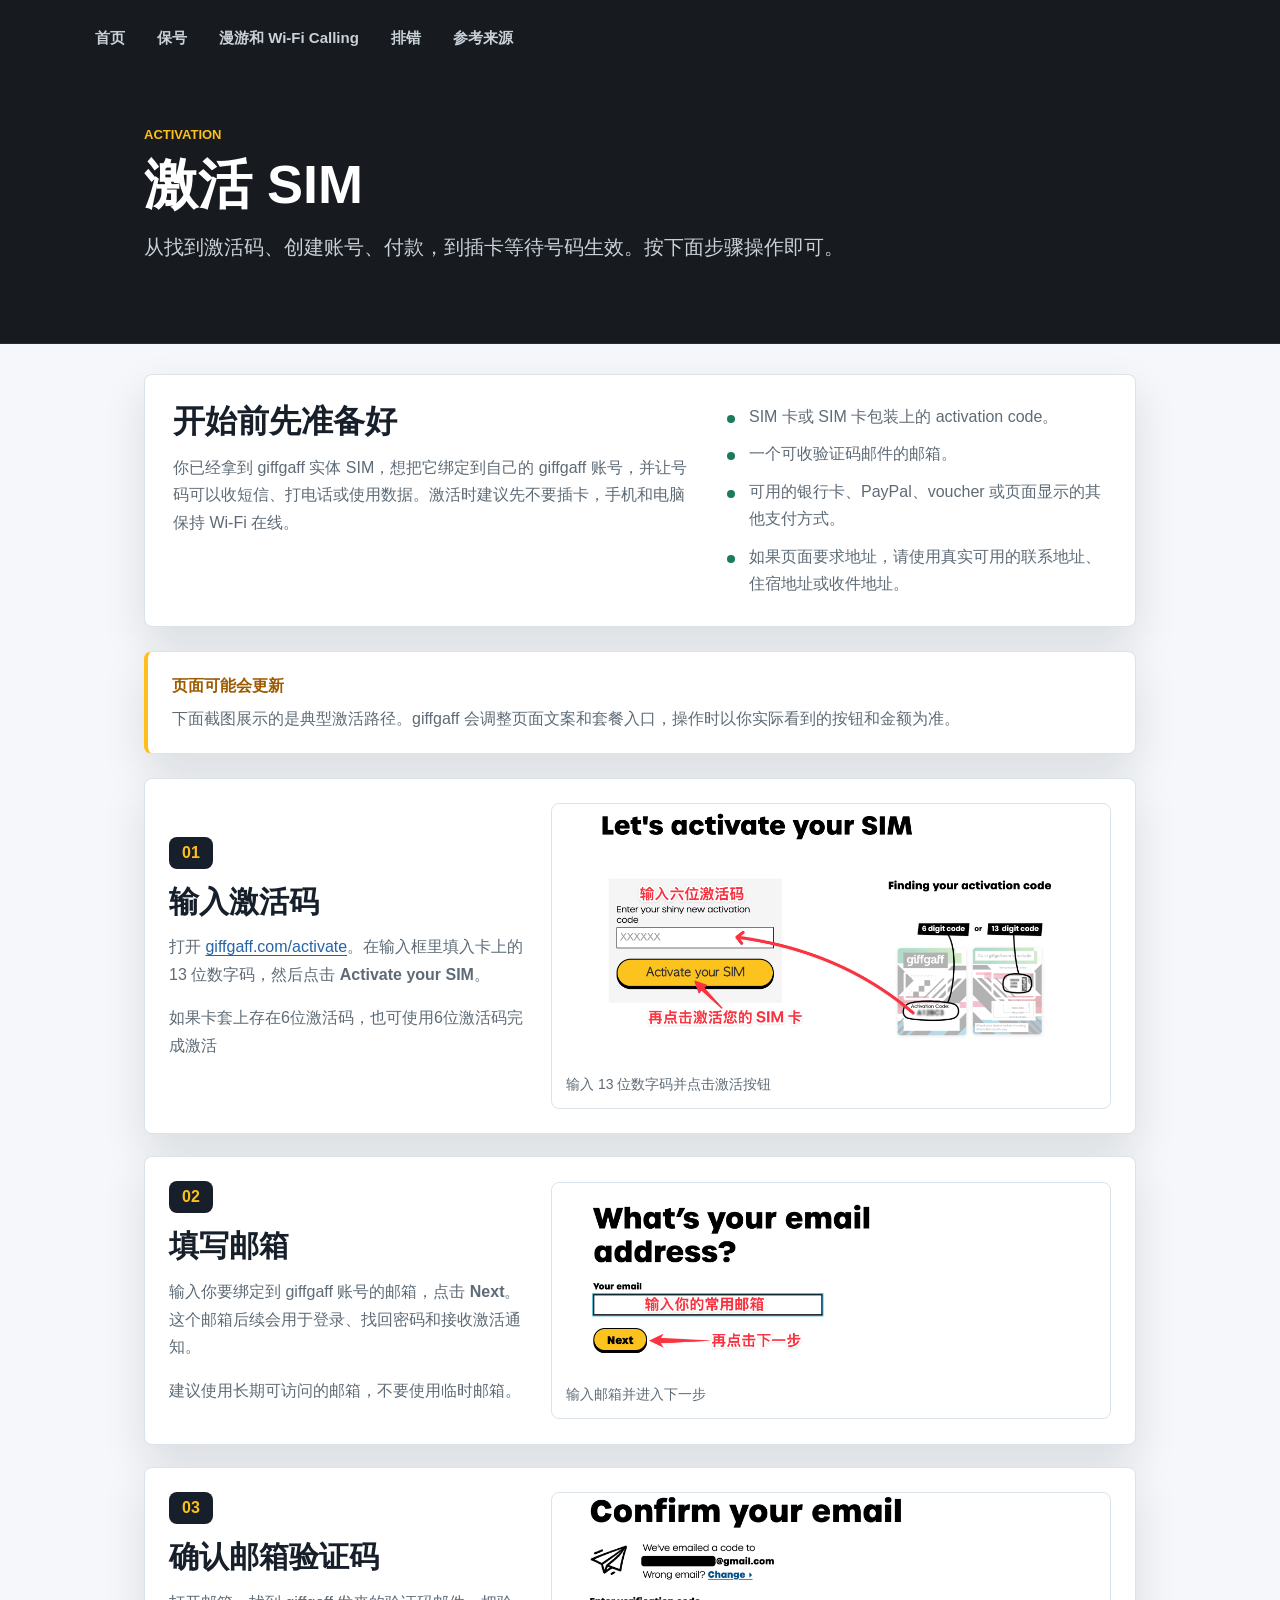
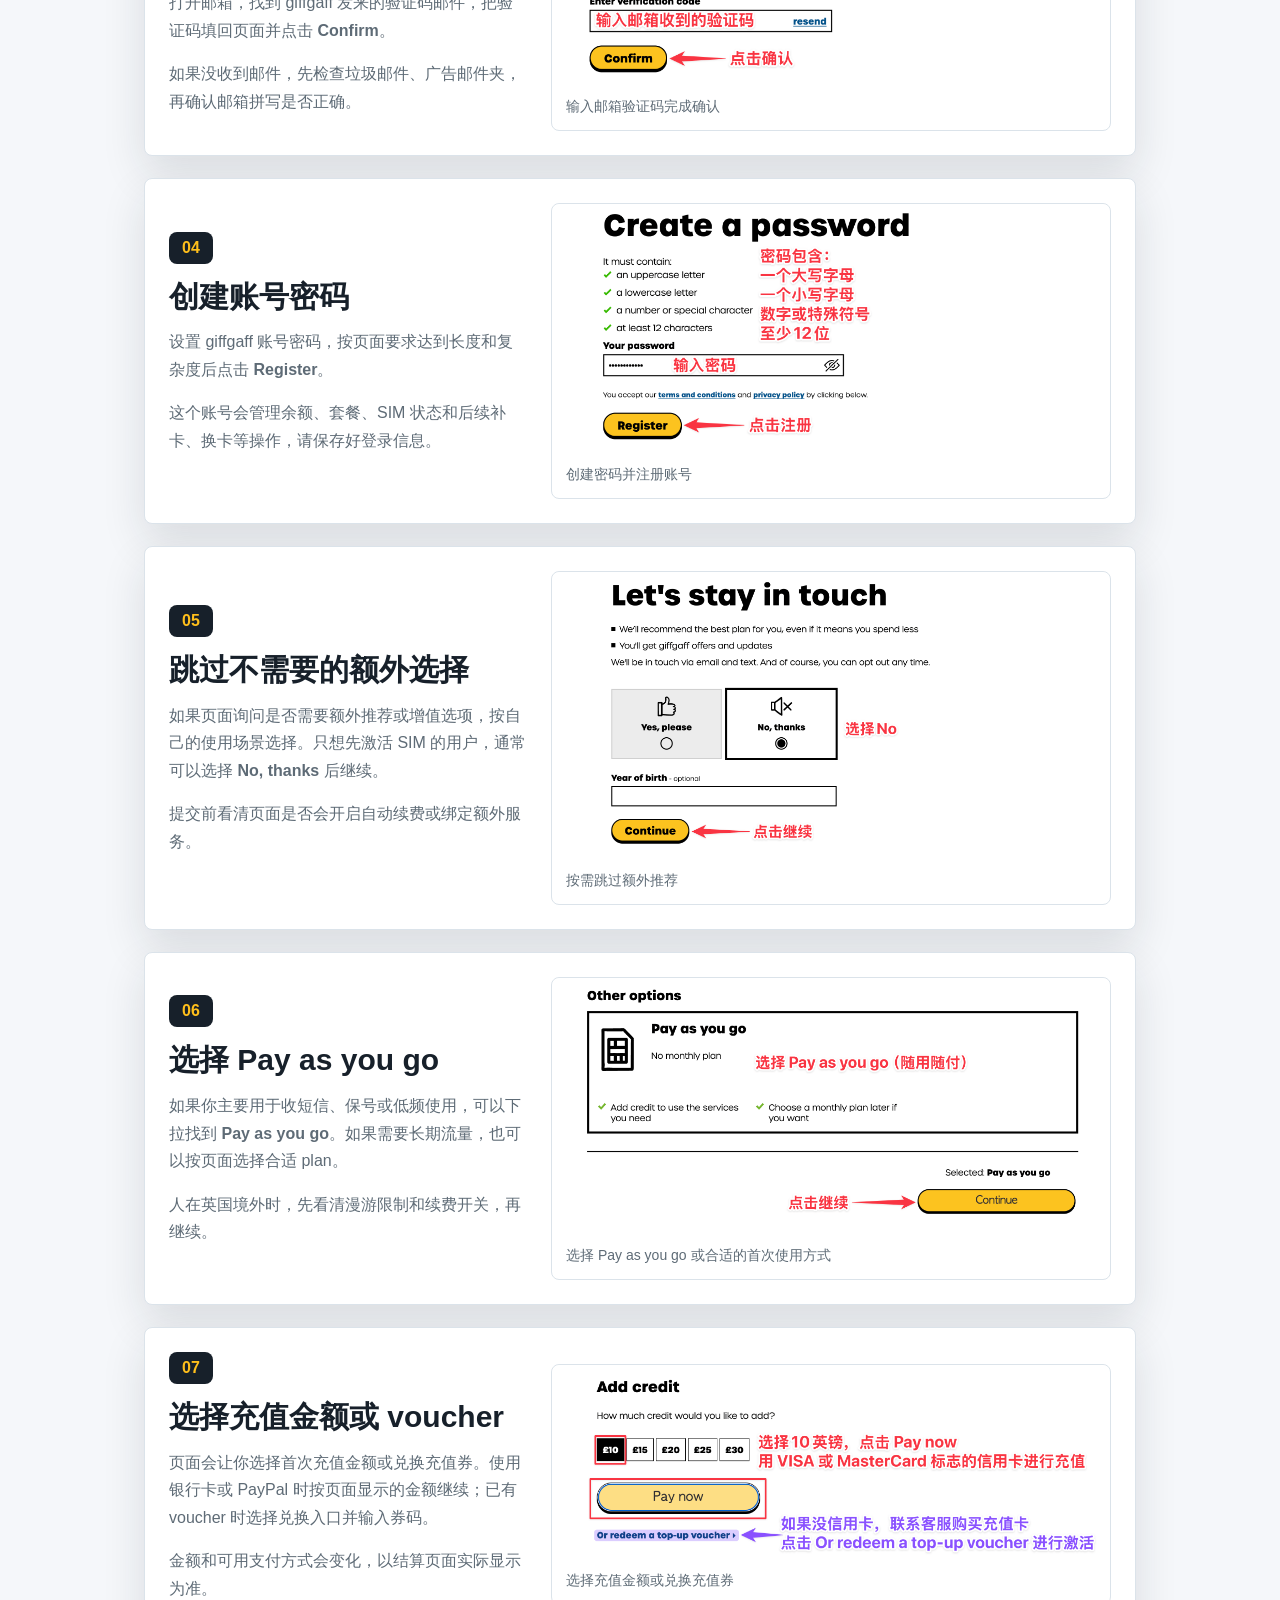
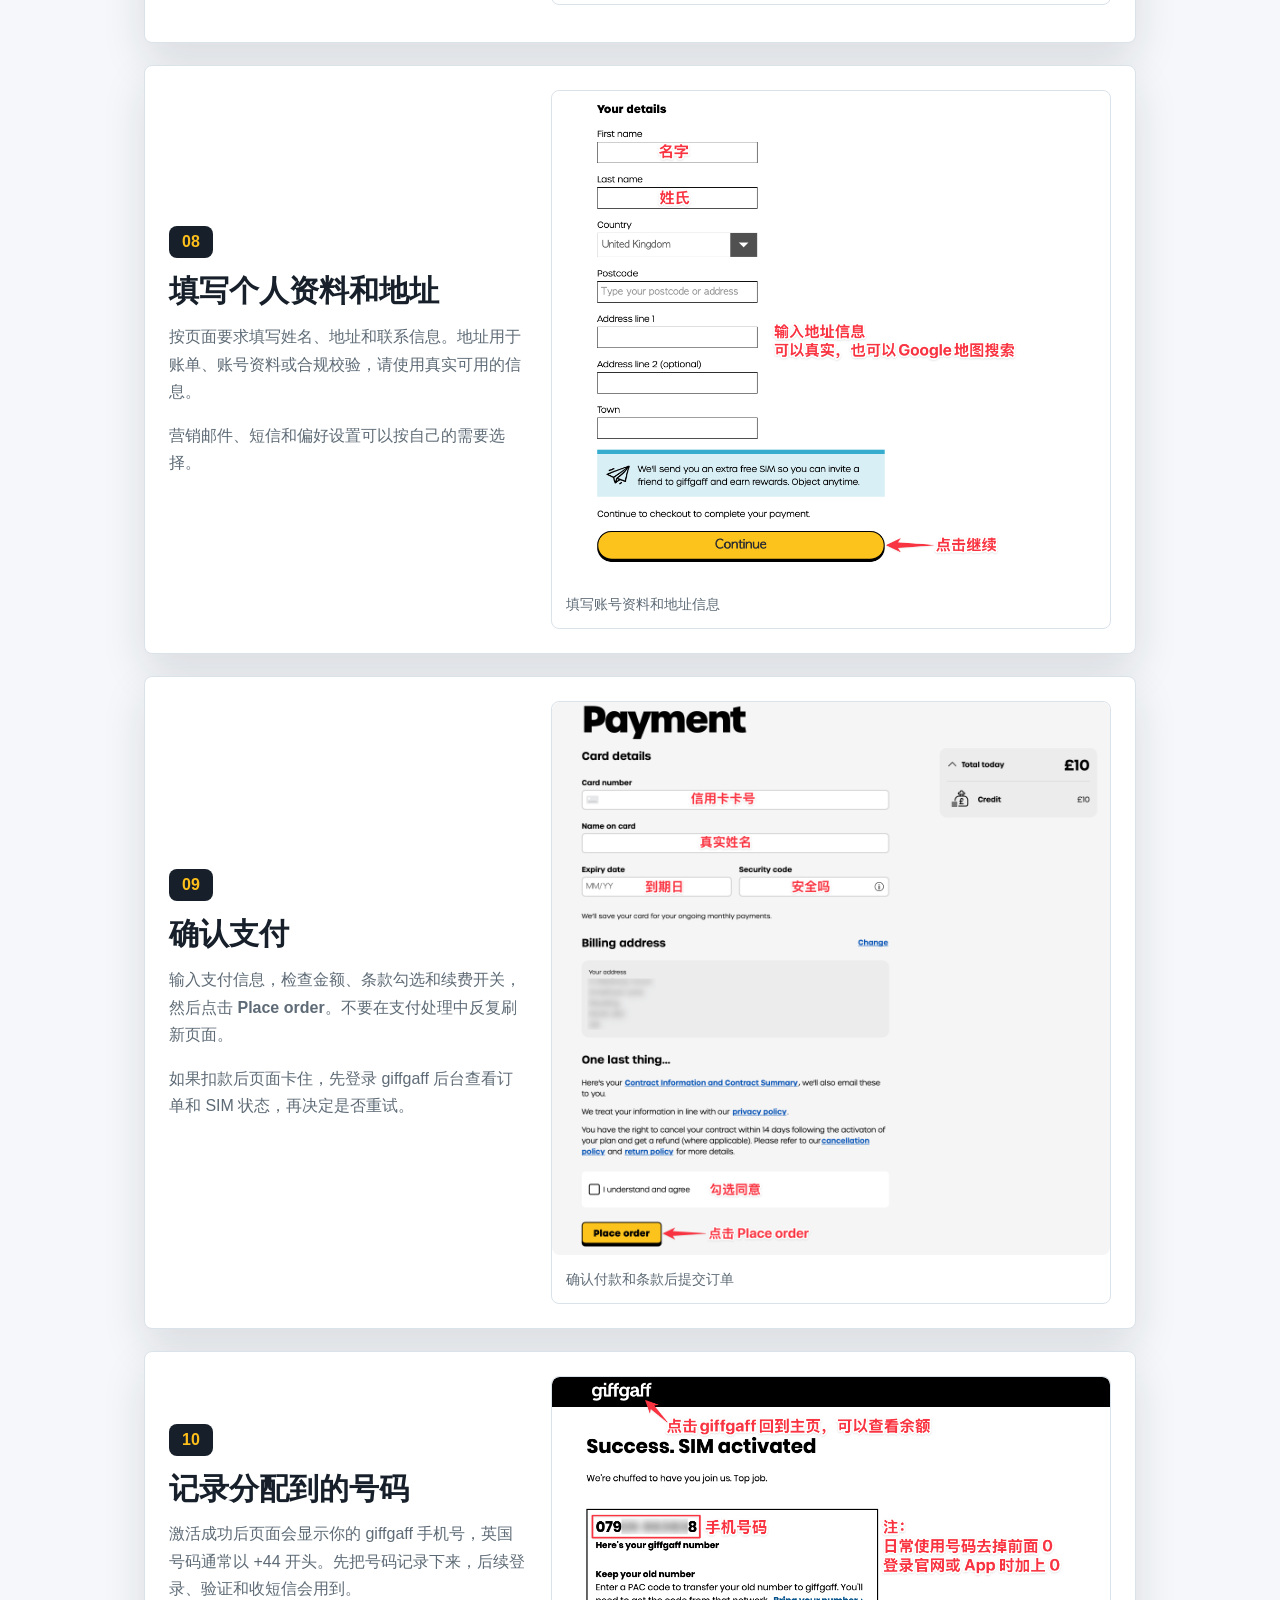
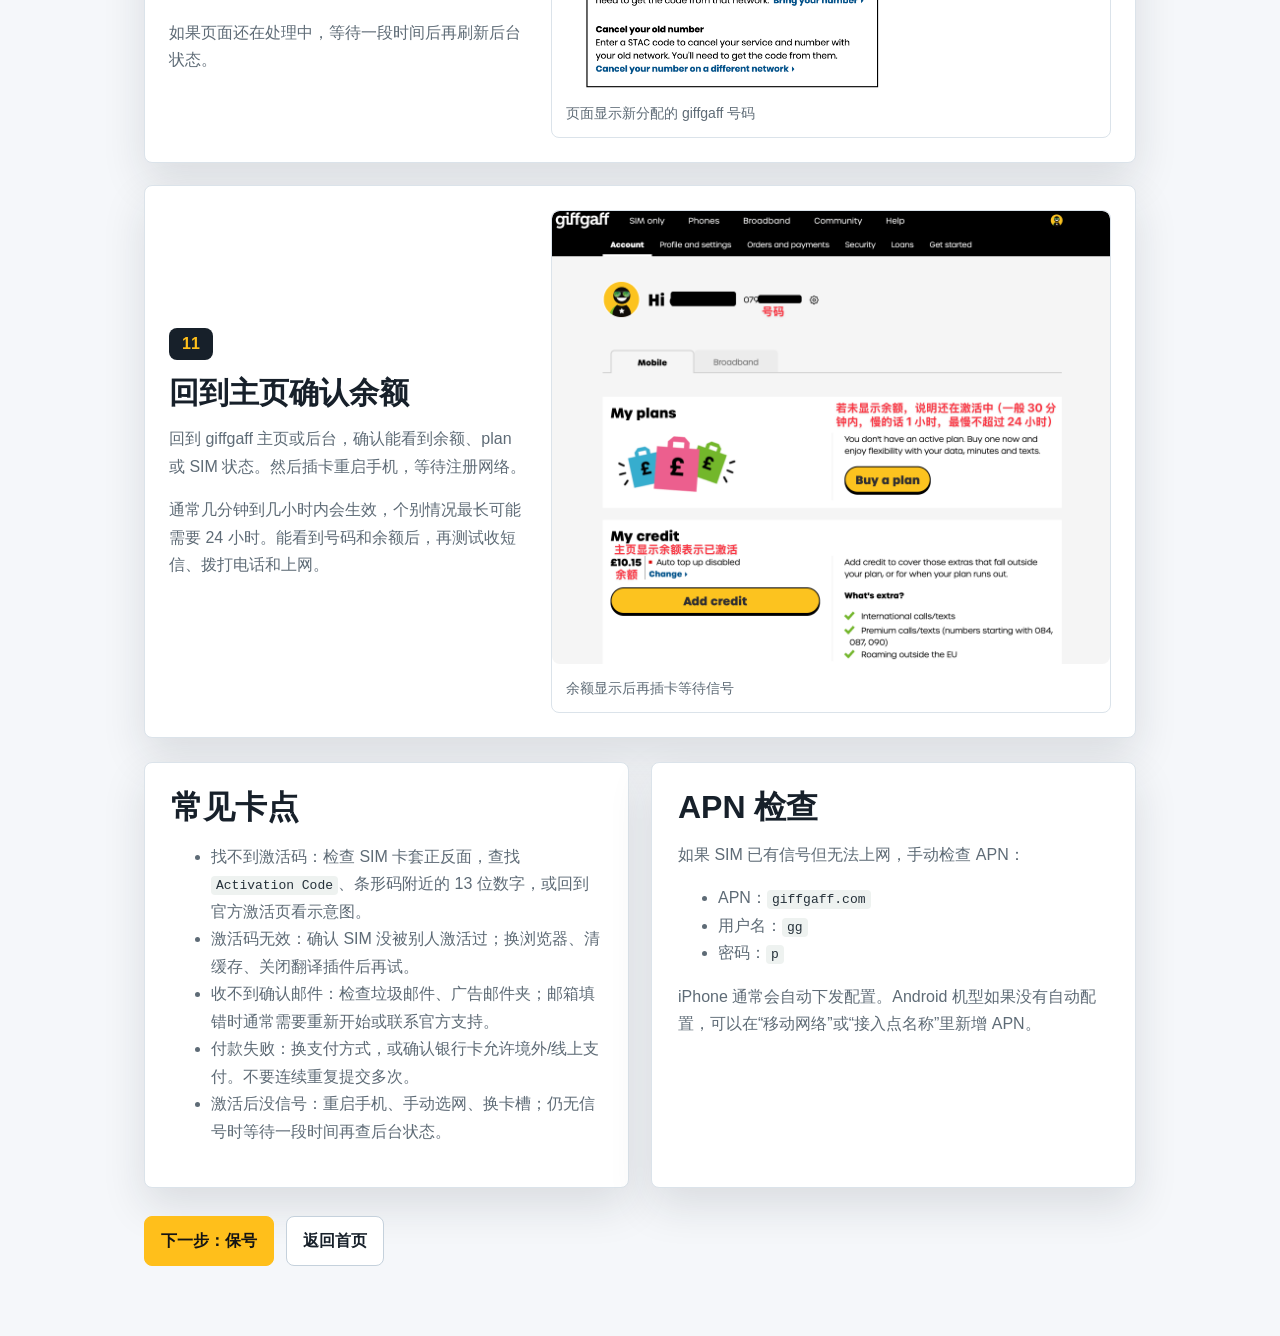
==== commit 901eb6b0: "Update activation.html" ====
--- a/docs/activation.html
+++ b/docs/activation.html
@@ -48,12 +48,12 @@
             <div class="step-copy">
               <span class="step-number">01</span>
               <h2>输入激活码</h2>
-              <p>打开 <a href="https://www.giffgaff.com/activate">giffgaff.com/activate</a>。在输入框里填入卡套上的 6 位 activation code，然后点击 <strong>Activate your SIM</strong>。</p>
-              <p>如果页面提示可用 13 位代码，再使用 SIM 卡背面或卡套上的 SIM serial number。</p>
+              <p>打开 <a href="https://www.giffgaff.com/activate">giffgaff.com/activate</a>。在输入框里填入卡上的 13 位数字码，然后点击 <strong>Activate your SIM</strong>。</p>
+              <p>如果卡套上存在6位激活码，也可使用6位激活码完成激活</p>
             </div>
             <figure class="step-shot">
               <img src="../assets/images/activation-step-01.png" alt="giffgaff 激活码输入页面和激活码位置截图" />
-              <figcaption>输入 6 位激活码并点击激活按钮</figcaption>
+              <figcaption>输入 13 位数字码并点击激活按钮</figcaption>
             </figure>
           </section>
 
